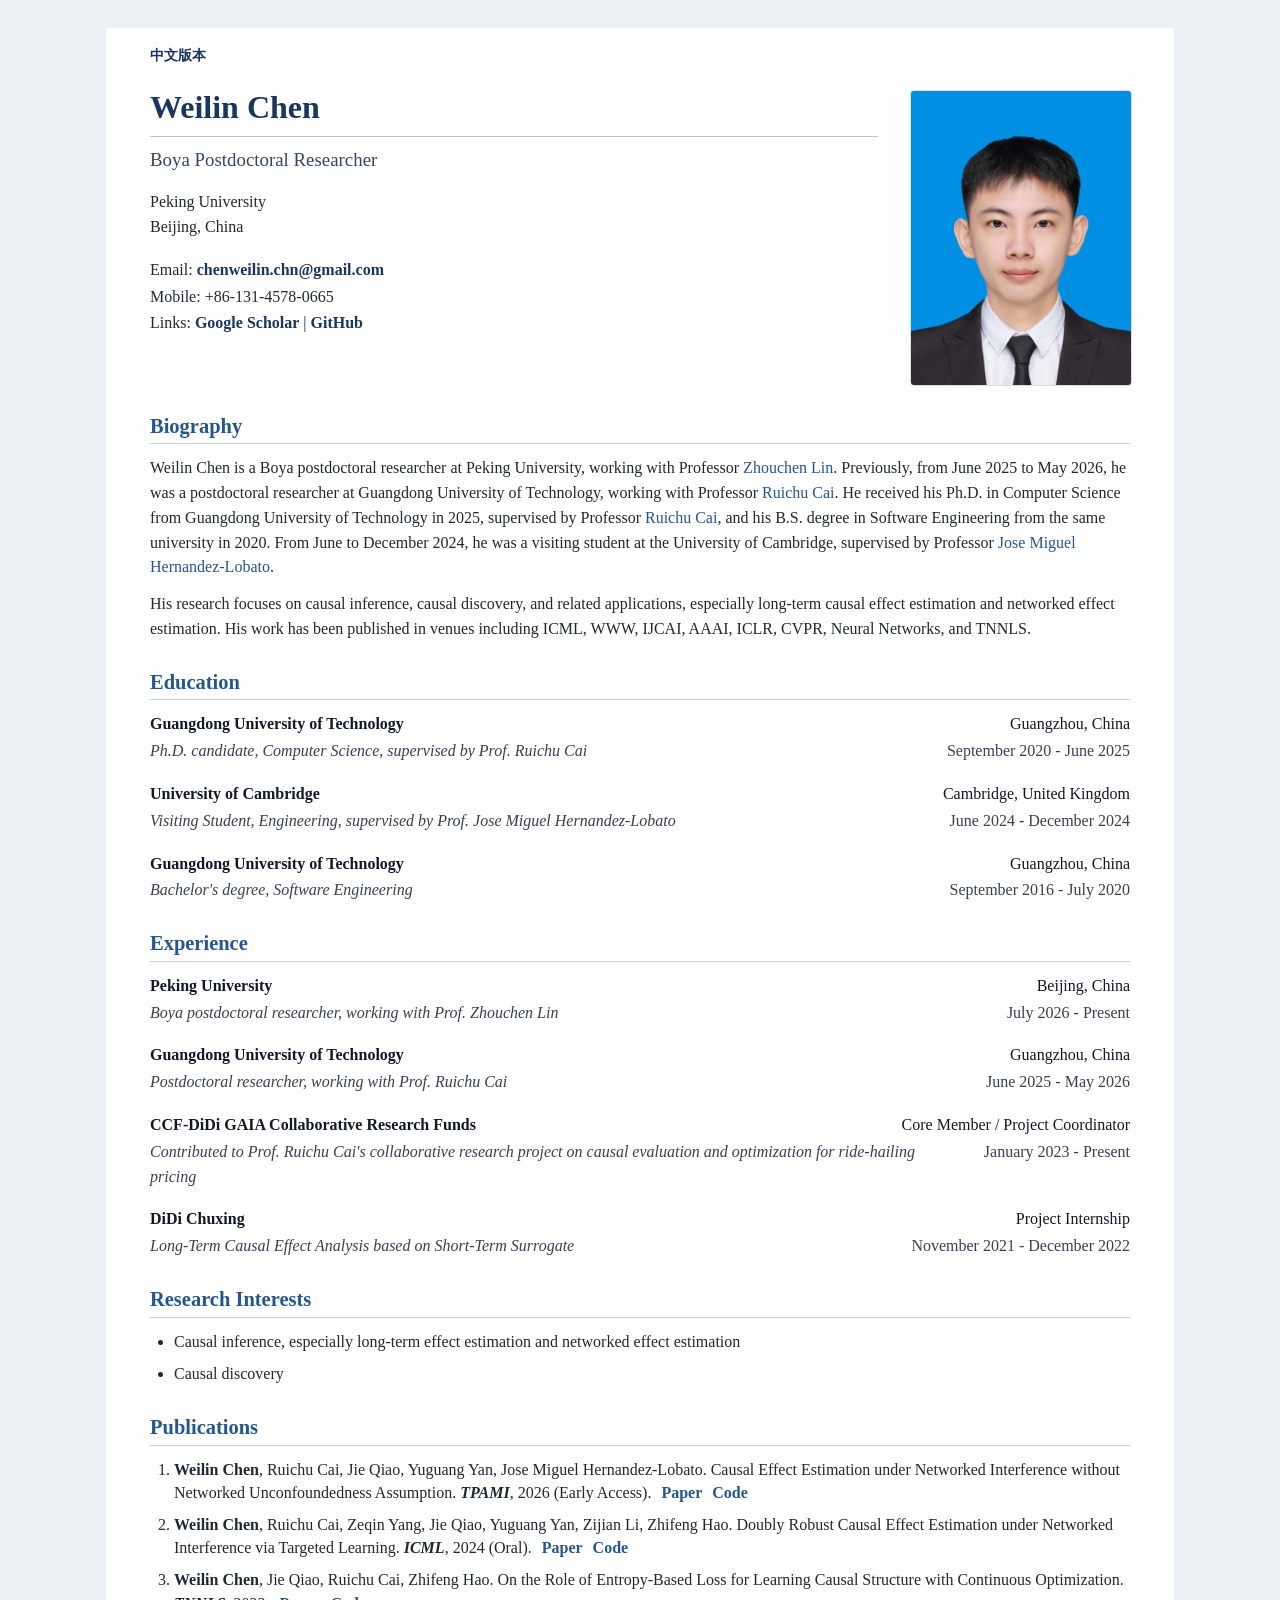
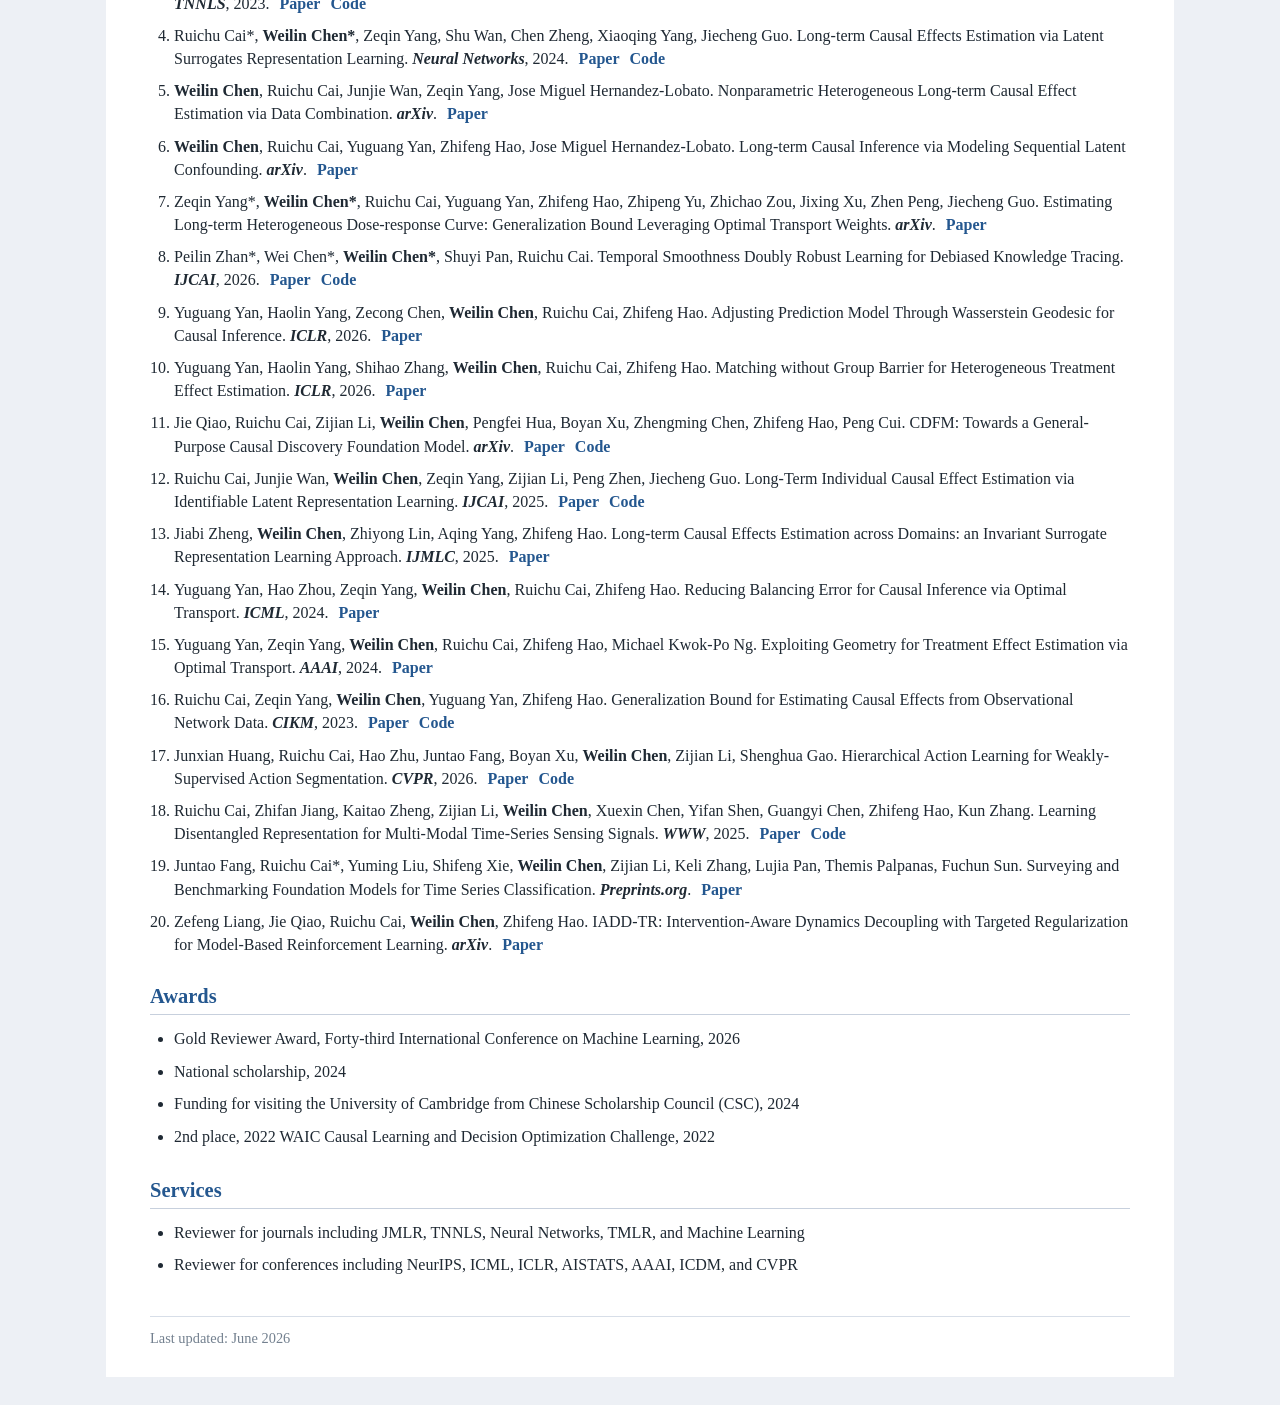
==== index.html @ 62d97024 "Update CaLaNet early access link" ====
<!DOCTYPE html>
<html lang="en">
<head>
  <meta charset="utf-8">
  <meta name="viewport" content="width=device-width, initial-scale=1">
  <meta name="description" content="Weilin Chen - Boya postdoctoral researcher at Peking University. Research in causal inference, causal discovery, and long-term causal effect estimation.">
  <meta name="keywords" content="Weilin Chen, causal inference, causal discovery, long-term causal effect estimation, networked interference, Peking University, Guangdong University of Technology, Google Scholar">
  <link rel="stylesheet" href="css/jemdoc.css" type="text/css">
  <link rel="icon" href="images/pku_favicon.ico?v=20260708" type="image/x-icon">
  <title>Weilin Chen - Homepage</title>
  <script type="application/ld+json">
  {
    "@context": "https://schema.org",
    "@type": "Person",
    "name": "Weilin Chen",
    "jobTitle": "Boya Postdoctoral Researcher",
    "affiliation": {
      "@type": "CollegeOrUniversity",
      "name": "Peking University"
    },
    "url": "https://weilinchen507.github.io/",
    "email": "mailto:chenweilin.chn@gmail.com",
    "sameAs": [
      "https://github.com/WeilinChen507",
      "https://scholar.google.com/citations?user=KVvl1vgAAAAJ&hl=en"
    ]
  }
  </script>
</head>
<body>
  <main id="layout-content">
    <nav class="language-switch" aria-label="Language">
      <a href="zh-cn/">中文版本</a>
    </nav>
    <section class="profile">
      <div class="profile-copy">
        <div id="toptitle">
          <h1>Weilin Chen</h1>
        </div>
        <p class="role">Boya Postdoctoral Researcher</p>
        <p>
          Peking University<br>
          Beijing, China
        </p>
        <div class="contact-lines">
          <div>Email: <a href="mailto:chenweilin.chn@gmail.com">chenweilin.chn@gmail.com</a></div>
          <div>Mobile: +86-131-4578-0665</div>
          <div>Links: <a href="https://scholar.google.com/citations?user=KVvl1vgAAAAJ&amp;hl=en">Google Scholar</a> | <a href="https://github.com/WeilinChen507">GitHub</a></div>
        </div>
      </div>
      <img class="portrait" src="images/weilin_chen.jpg" alt="Portrait of Weilin Chen">
    </section>

    <h2>Biography</h2>
    <p>
      Weilin Chen is a Boya postdoctoral researcher at Peking University, working with Professor <a href="https://scholar.google.com/citations?hl=en&amp;user=TanjFwoAAAAJ">Zhouchen Lin</a>. Previously, from June 2025 to May 2026, he was a postdoctoral researcher at Guangdong University of Technology, working with Professor <a href="https://scholar.google.com/citations?hl=en&amp;user=gG4HJ4UAAAAJ">Ruichu Cai</a>. He received his Ph.D. in Computer Science from Guangdong University of Technology in 2025, supervised by Professor <a href="https://scholar.google.com/citations?hl=en&amp;user=gG4HJ4UAAAAJ">Ruichu Cai</a>, and his B.S. degree in Software Engineering from the same university in 2020. From June to December 2024, he was a visiting student at the University of Cambridge, supervised by Professor <a href="https://scholar.google.com/citations?user=BEBccCQAAAAJ&amp;hl=zh-CN">Jose Miguel Hernandez-Lobato</a>.
    </p>
    <p>
      His research focuses on causal inference, causal discovery, and related applications, especially long-term causal effect estimation and networked effect estimation. His work has been published in venues including ICML, WWW, IJCAI, AAAI, ICLR, CVPR, Neural Networks, and TNNLS.
    </p>

    <h2>Education</h2>
    <ul class="timeline">
      <li>
        <div class="entry-heading"><strong>Guangdong University of Technology</strong><span>Guangzhou, China</span></div>
        <div class="entry-detail"><em>Ph.D. candidate, Computer Science, supervised by Prof. Ruichu Cai</em><span>September 2020 - June 2025</span></div>
      </li>
      <li>
        <div class="entry-heading"><strong>University of Cambridge</strong><span>Cambridge, United Kingdom</span></div>
        <div class="entry-detail"><em>Visiting Student, Engineering, supervised by Prof. Jose Miguel Hernandez-Lobato</em><span>June 2024 - December 2024</span></div>
      </li>
      <li>
        <div class="entry-heading"><strong>Guangdong University of Technology</strong><span>Guangzhou, China</span></div>
        <div class="entry-detail"><em>Bachelor's degree, Software Engineering</em><span>September 2016 - July 2020</span></div>
      </li>
    </ul>
    <h2>Experience</h2>
    <ul class="timeline">
      <li>
        <div class="entry-heading"><strong>Peking University</strong><span>Beijing, China</span></div>
        <div class="entry-detail"><em>Boya postdoctoral researcher, working with Prof. Zhouchen Lin</em><span>July 2026 - Present</span></div>
      </li>
      <li>
        <div class="entry-heading"><strong>Guangdong University of Technology</strong><span>Guangzhou, China</span></div>
        <div class="entry-detail"><em>Postdoctoral researcher, working with Prof. Ruichu Cai</em><span>June 2025 - May 2026</span></div>
      </li>
      <li>
        <div class="entry-heading"><strong>CCF-DiDi GAIA Collaborative Research Funds</strong><span>Core Member / Project Coordinator</span></div>
        <div class="entry-detail"><em>Contributed to Prof. Ruichu Cai's collaborative research project on causal evaluation and optimization for ride-hailing pricing</em><span>January 2023 - Present</span></div>
      </li>
      <li>
        <div class="entry-heading"><strong>DiDi Chuxing</strong><span>Project Internship</span></div>
        <div class="entry-detail"><em>Long-Term Causal Effect Analysis based on Short-Term Surrogate</em><span>November 2021 - December 2022</span></div>
      </li>
    </ul>

    <h2>Research Interests</h2>
    <ul>
      <li>Causal inference, especially long-term effect estimation and networked effect estimation</li>
      <li>Causal discovery</li>
    </ul>

    <h2>Publications</h2>
    <ol class="publications">
      <li><strong>Weilin Chen</strong>, Ruichu Cai, Jie Qiao, Yuguang Yan, Jose Miguel Hernandez-Lobato. Causal Effect Estimation under Networked Interference without Networked Unconfoundedness Assumption. <em><strong>TPAMI</strong></em>, 2026 (Early Access). <span class="pub-links"><a href="https://ieeexplore.ieee.org/document/11727078">Paper</a> <a href="https://github.com/WeilinChen507/CaLaNet">Code</a></span></li>
      <li><strong>Weilin Chen</strong>, Ruichu Cai, Zeqin Yang, Jie Qiao, Yuguang Yan, Zijian Li, Zhifeng Hao. Doubly Robust Causal Effect Estimation under Networked Interference via Targeted Learning. <em><strong>ICML</strong></em>, 2024 (Oral). <span class="pub-links"><a href="https://proceedings.mlr.press/v235/chen24c.html">Paper</a> <a href="https://github.com/WeilinChen507/targeted_interference">Code</a></span></li>
      <li><strong>Weilin Chen</strong>, Jie Qiao, Ruichu Cai, Zhifeng Hao. On the Role of Entropy-Based Loss for Learning Causal Structure with Continuous Optimization. <em><strong>TNNLS</strong></em>, 2023. <span class="pub-links"><a href="https://doi.org/10.1109/TNNLS.2023.3327357">Paper</a> <a href="https://github.com/DMIRLAB-Group/CausalDiscoveryBasedOnEntropy">Code</a></span></li>
      <li>Ruichu Cai*, <strong>Weilin Chen*</strong>, Zeqin Yang, Shu Wan, Chen Zheng, Xiaoqing Yang, Jiecheng Guo. Long-term Causal Effects Estimation via Latent Surrogates Representation Learning. <em><strong>Neural Networks</strong></em>, 2024. <span class="pub-links"><a href="https://www.sciencedirect.com/science/article/abs/pii/S0893608024002600">Paper</a> <a href="https://github.com/WeilinChen507/LASER">Code</a></span></li>
      <li><strong>Weilin Chen</strong>, Ruichu Cai, Junjie Wan, Zeqin Yang, Jose Miguel Hernandez-Lobato. Nonparametric Heterogeneous Long-term Causal Effect Estimation via Data Combination. <em><strong>arXiv</strong></em>. <span class="pub-links"><a href="https://arxiv.org/abs/2502.18960">Paper</a></span></li>
      <li><strong>Weilin Chen</strong>, Ruichu Cai, Yuguang Yan, Zhifeng Hao, Jose Miguel Hernandez-Lobato. Long-term Causal Inference via Modeling Sequential Latent Confounding. <em><strong>arXiv</strong></em>. <span class="pub-links"><a href="https://arxiv.org/abs/2502.18994">Paper</a></span></li>
      <li>Zeqin Yang*, <strong>Weilin Chen*</strong>, Ruichu Cai, Yuguang Yan, Zhifeng Hao, Zhipeng Yu, Zhichao Zou, Jixing Xu, Zhen Peng, Jiecheng Guo. Estimating Long-term Heterogeneous Dose-response Curve: Generalization Bound Leveraging Optimal Transport Weights. <em><strong>arXiv</strong></em>. <span class="pub-links"><a href="https://arxiv.org/abs/2406.19195">Paper</a></span></li>
      <li>Peilin Zhan*, Wei Chen*, <strong>Weilin Chen*</strong>, Shuyi Pan, Ruichu Cai. Temporal Smoothness Doubly Robust Learning for Debiased Knowledge Tracing. <em><strong>IJCAI</strong></em>, 2026. <span class="pub-links"><a href="https://arxiv.org/abs/2605.05958">Paper</a> <a href="https://github.com/DMIRLAB-Group/TSDR">Code</a></span></li>
      <li>Yuguang Yan, Haolin Yang, Zecong Chen, <strong>Weilin Chen</strong>, Ruichu Cai, Zhifeng Hao. Adjusting Prediction Model Through Wasserstein Geodesic for Causal Inference. <em><strong>ICLR</strong></em>, 2026. <span class="pub-links"><a href="https://scholar.google.com/citations?view_op=view_citation&amp;hl=en&amp;user=KVvl1vgAAAAJ&amp;pagesize=100&amp;citation_for_view=KVvl1vgAAAAJ:O3NaXMp0MMsC">Paper</a></span></li>
      <li>Yuguang Yan, Haolin Yang, Shihao Zhang, <strong>Weilin Chen</strong>, Ruichu Cai, Zhifeng Hao. Matching without Group Barrier for Heterogeneous Treatment Effect Estimation. <em><strong>ICLR</strong></em>, 2026. <span class="pub-links"><a href="https://scholar.google.com/citations?view_op=view_citation&amp;hl=en&amp;user=KVvl1vgAAAAJ&amp;pagesize=100&amp;citation_for_view=KVvl1vgAAAAJ:YFjsv_pBGBYC">Paper</a></span></li>
      <li>Jie Qiao, Ruichu Cai, Zijian Li, <strong>Weilin Chen</strong>, Pengfei Hua, Boyan Xu, Zhengming Chen, Zhifeng Hao, Peng Cui. CDFM: Towards a General-Purpose Causal Discovery Foundation Model. <em><strong>arXiv</strong></em>. <span class="pub-links"><a href="https://arxiv.org/abs/2607.11508">Paper</a> <a href="https://github.com/DMIRLAB-Group/CDFM">Code</a></span></li>
      <li>Ruichu Cai, Junjie Wan, <strong>Weilin Chen</strong>, Zeqin Yang, Zijian Li, Peng Zhen, Jiecheng Guo. Long-Term Individual Causal Effect Estimation via Identifiable Latent Representation Learning. <em><strong>IJCAI</strong></em>, 2025. <span class="pub-links"><a href="https://doi.org/10.24963/ijcai.2025/533">Paper</a> <a href="https://github.com/DMIRLAB/ICEVAE">Code</a></span></li>
      <li>Jiabi Zheng, <strong>Weilin Chen</strong>, Zhiyong Lin, Aqing Yang, Zhifeng Hao. Long-term Causal Effects Estimation across Domains: an Invariant Surrogate Representation Learning Approach. <em><strong>IJMLC</strong></em>, 2025. <span class="pub-links"><a href="https://doi.org/10.1007/s13042-025-02528-w">Paper</a></span></li>
      <li>Yuguang Yan, Hao Zhou, Zeqin Yang, <strong>Weilin Chen</strong>, Ruichu Cai, Zhifeng Hao. Reducing Balancing Error for Causal Inference via Optimal Transport. <em><strong>ICML</strong></em>, 2024. <span class="pub-links"><a href="https://scholar.google.com/citations?view_op=view_citation&amp;hl=en&amp;user=KVvl1vgAAAAJ&amp;pagesize=100&amp;citation_for_view=KVvl1vgAAAAJ:maZDTaKrznsC">Paper</a></span></li>
      <li>Yuguang Yan, Zeqin Yang, <strong>Weilin Chen</strong>, Ruichu Cai, Zhifeng Hao, Michael Kwok-Po Ng. Exploiting Geometry for Treatment Effect Estimation via Optimal Transport. <em><strong>AAAI</strong></em>, 2024. <span class="pub-links"><a href="https://doi.org/10.1609/aaai.v38i15.29564">Paper</a></span></li>
      <li>Ruichu Cai, Zeqin Yang, <strong>Weilin Chen</strong>, Yuguang Yan, Zhifeng Hao. Generalization Bound for Estimating Causal Effects from Observational Network Data. <em><strong>CIKM</strong></em>, 2023. <span class="pub-links"><a href="https://doi.org/10.1145/3583780.3614892">Paper</a> <a href="https://github.com/DMIRLAB-Group/RRNet">Code</a></span></li>
      <li>Junxian Huang, Ruichu Cai, Hao Zhu, Juntao Fang, Boyan Xu, <strong>Weilin Chen</strong>, Zijian Li, Shenghua Gao. Hierarchical Action Learning for Weakly-Supervised Action Segmentation. <em><strong>CVPR</strong></em>, 2026. <span class="pub-links"><a href="https://arxiv.org/abs/2602.24275">Paper</a> <a href="https://github.com/DMIRLAB-Group/HAL">Code</a></span></li>
      <li>Ruichu Cai, Zhifan Jiang, Kaitao Zheng, Zijian Li, <strong>Weilin Chen</strong>, Xuexin Chen, Yifan Shen, Guangyi Chen, Zhifeng Hao, Kun Zhang. Learning Disentangled Representation for Multi-Modal Time-Series Sensing Signals. <em><strong>WWW</strong></em>, 2025. <span class="pub-links"><a href="https://doi.org/10.1145/3696410.3714931">Paper</a> <a href="https://github.com/DMIRLAB-Group/MATE">Code</a></span></li>
      <li>Juntao Fang, Ruichu Cai*, Yuming Liu, Shifeng Xie, <strong>Weilin Chen</strong>, Zijian Li, Keli Zhang, Lujia Pan, Themis Palpanas, Fuchun Sun. Surveying and Benchmarking Foundation Models for Time Series Classification. <em><strong>Preprints.org</strong></em>. <span class="pub-links"><a href="https://www.preprints.org/manuscript/202609.2097">Paper</a></span></li>
      <li>Zefeng Liang, Jie Qiao, Ruichu Cai, <strong>Weilin Chen</strong>, Zhifeng Hao. IADD-TR: Intervention-Aware Dynamics Decoupling with Targeted Regularization for Model-Based Reinforcement Learning. <em><strong>arXiv</strong></em>. <span class="pub-links"><a href="https://arxiv.org/abs/2608.10634">Paper</a></span></li>
    </ol>


    <h2>Awards</h2>
    <ul>
      <li>Gold Reviewer Award, Forty-third International Conference on Machine Learning, 2026</li>
      <li>National scholarship, 2024</li>
      <li>Funding for visiting the University of Cambridge from Chinese Scholarship Council (CSC), 2024</li>
      <li>2nd place, 2022 WAIC Causal Learning and Decision Optimization Challenge, 2022</li>
    </ul>

    <h2>Services</h2>
    <ul>
      <li>Reviewer for journals including JMLR, TNNLS, Neural Networks, TMLR, and Machine Learning</li>
      <li>Reviewer for conferences including NeurIPS, ICML, ICLR, AISTATS, AAAI, ICDM, and CVPR</li>
    </ul>

    <div id="footer">
      <div id="footer-text">Last updated: June 2026</div>
    </div>
  </main>
</body>
</html>
---- css/jemdoc.css ----
html {
  background: #edf0f5;
}

body {
  max-width: 980px;
  margin: 28px auto;
  padding: 0 44px 28px;
  background: #ffffff;
  color: #1f2933;
  font-family: Georgia, "Times New Roman", serif;
  font-size: 16px;
  line-height: 1.55;
}

#layout-content {
  padding: 16px 0 0;
}

.language-switch {
  margin: 0 0 14px;
  font-family: Arial, Helvetica, sans-serif;
  font-size: 0.9rem;
}

.language-switch a {
  color: #17375e;
  font-weight: bold;
}

a {
  color: #24578f;
  text-decoration: none;
}

a:hover {
  border-bottom: 1px dotted #24578f;
}

.profile {
  display: grid;
  grid-template-columns: minmax(0, 1fr) 220px;
  gap: 32px;
  align-items: start;
  padding-top: 10px;
}

#toptitle h1 {
  margin: 0 0 8px;
  padding: 0 0 10px;
  border-bottom: 1px solid #b8c2d0;
  color: #17375e;
  font-size: 2rem;
  line-height: 1.1;
}

.role {
  margin: 0 0 16px;
  color: #344861;
  font-size: 1.18rem;
}

.contact-lines {
  margin-top: 18px;
  line-height: 1.65;
}

.contact-lines a {
  color: #17375e;
  font-weight: bold;
  margin-right: 0;
}

.portrait {
  width: 220px;
  max-width: 100%;
  border-radius: 4px;
  border: 1px solid #d7dee8;
}

h2 {
  margin: 28px 0 12px;
  padding-bottom: 5px;
  border-bottom: 1px solid #c7d0dd;
  color: #24578f;
  font-size: 1.28rem;
  line-height: 1.2;
}

p {
  margin: 0 0 12px;
}

ul,
ol {
  margin-top: 6px;
  padding-left: 24px;
}

li {
  margin: 8px 0;
}

.timeline {
  padding-left: 0;
  list-style: none;
}

.timeline li {
  margin: 12px 0 18px;
}

.entry-heading,
.entry-detail {
  display: flex;
  justify-content: space-between;
  gap: 24px;
  align-items: baseline;
}

.entry-heading {
  color: #111827;
  font-size: 1rem;
}

.entry-heading span,
.entry-detail span {
  flex: 0 0 auto;
  text-align: right;
}

.entry-detail {
  color: #374151;
  margin-top: 2px;
}

.pub-note {
  margin-top: -4px;
  color: #52606d;
  font-size: 0.95rem;
}

.publications {
  padding-left: 24px;
}

.publications li {
  margin: 9px 0;
  line-height: 1.45;
}

.pub-links {
  white-space: nowrap;
}

.pub-links a {
  margin-left: 6px;
  font-weight: 600;
}

#footer {
  margin-top: 38px;
  padding-top: 10px;
  border-top: 1px solid #d7dee8;
  color: #73808f;
  font-size: 0.9rem;
}

img {
  border: none;
}

@media (max-width: 720px) {
  body {
    margin: 0;
    padding: 20px 22px 28px;
  }

  .profile {
    grid-template-columns: 1fr;
  }

  .portrait {
    width: 180px;
  }

  .entry-heading,
  .entry-detail {
    display: block;
  }

  .entry-heading span,
  .entry-detail span {
    display: block;
    text-align: left;
  }
}
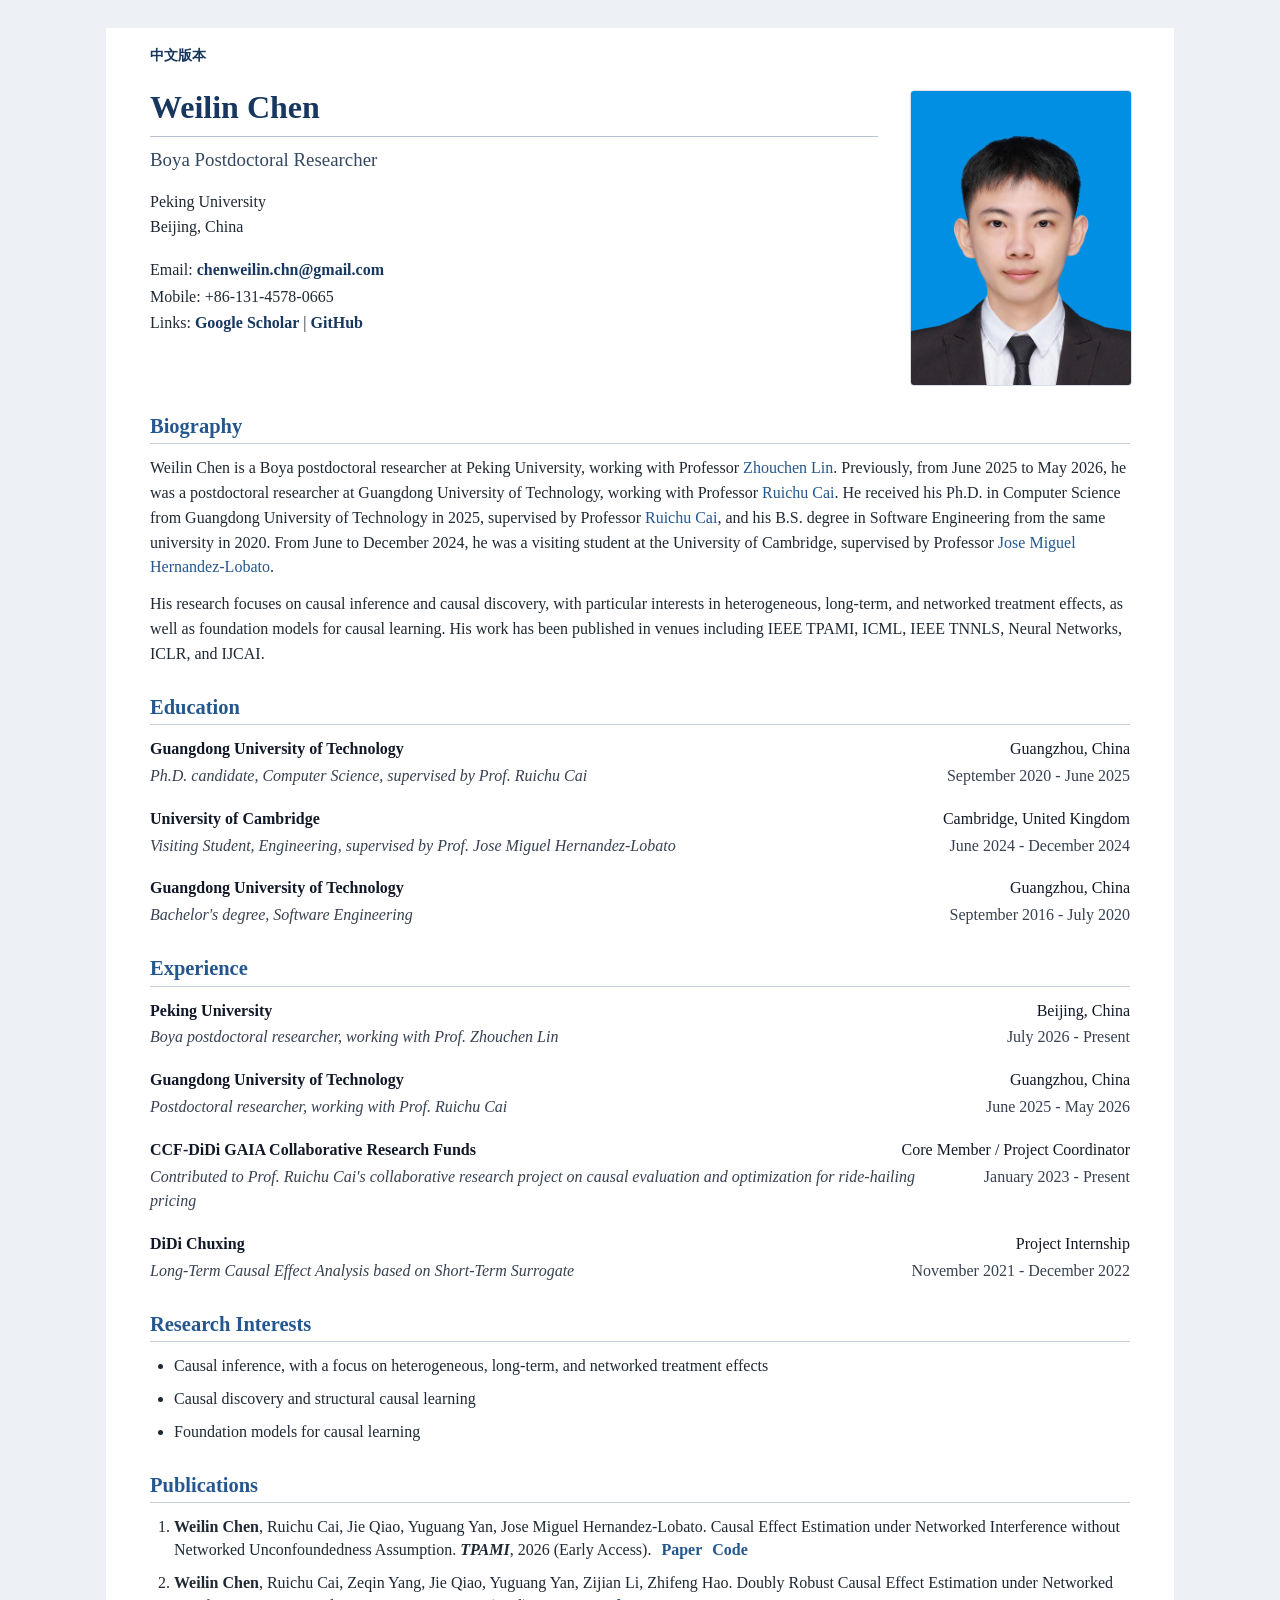
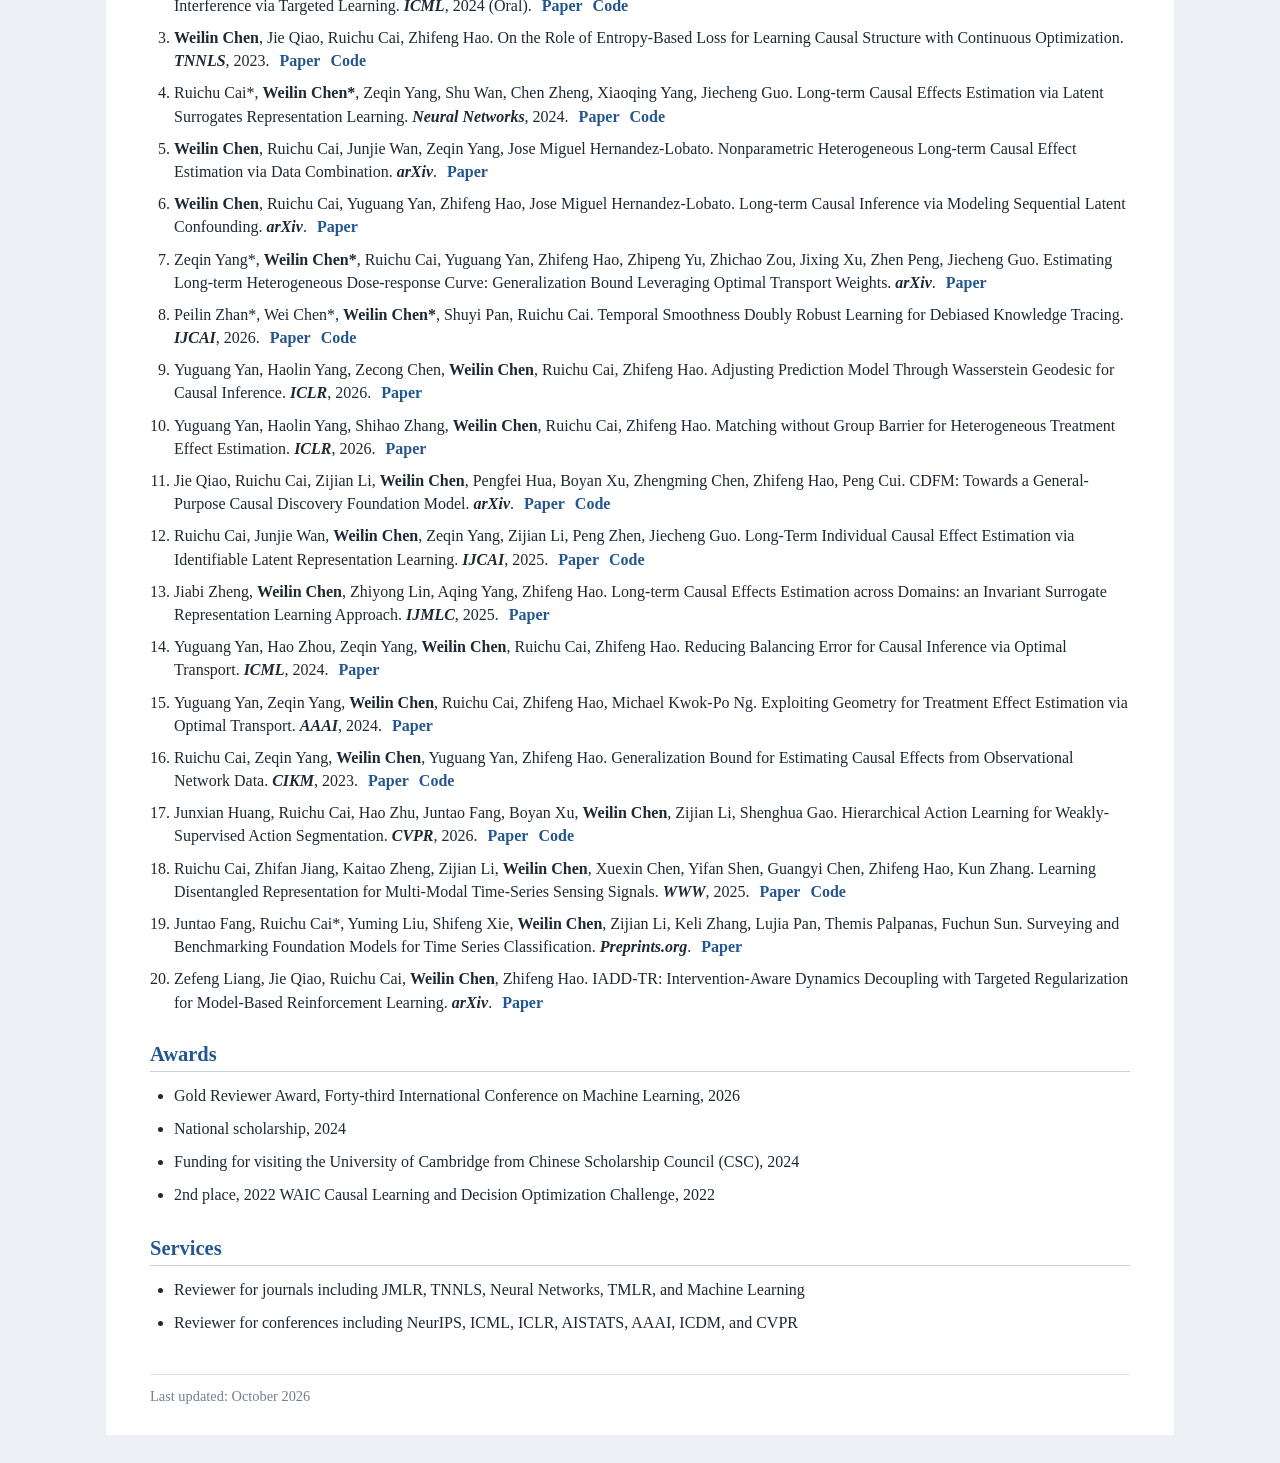
==== commit c7f71de5: "Refresh research interests and biography" ====
--- a/index.html
+++ b/index.html
@@ -56,7 +56,7 @@
       Weilin Chen is a Boya postdoctoral researcher at Peking University, working with Professor <a href="https://scholar.google.com/citations?hl=en&amp;user=TanjFwoAAAAJ">Zhouchen Lin</a>. Previously, from June 2025 to May 2026, he was a postdoctoral researcher at Guangdong University of Technology, working with Professor <a href="https://scholar.google.com/citations?hl=en&amp;user=gG4HJ4UAAAAJ">Ruichu Cai</a>. He received his Ph.D. in Computer Science from Guangdong University of Technology in 2025, supervised by Professor <a href="https://scholar.google.com/citations?hl=en&amp;user=gG4HJ4UAAAAJ">Ruichu Cai</a>, and his B.S. degree in Software Engineering from the same university in 2020. From June to December 2024, he was a visiting student at the University of Cambridge, supervised by Professor <a href="https://scholar.google.com/citations?user=BEBccCQAAAAJ&amp;hl=zh-CN">Jose Miguel Hernandez-Lobato</a>.
     </p>
     <p>
-      His research focuses on causal inference, causal discovery, and related applications, especially long-term causal effect estimation and networked effect estimation. His work has been published in venues including ICML, WWW, IJCAI, AAAI, ICLR, CVPR, Neural Networks, and TNNLS.
+      His research focuses on causal inference and causal discovery, with particular interests in heterogeneous, long-term, and networked treatment effects, as well as foundation models for causal learning. His work has been published in venues including IEEE TPAMI, ICML, IEEE TNNLS, Neural Networks, ICLR, and IJCAI.
     </p>
 
     <h2>Education</h2>
@@ -96,8 +96,9 @@
 
     <h2>Research Interests</h2>
     <ul>
-      <li>Causal inference, especially long-term effect estimation and networked effect estimation</li>
-      <li>Causal discovery</li>
+      <li>Causal inference, with a focus on heterogeneous, long-term, and networked treatment effects</li>
+      <li>Causal discovery and structural causal learning</li>
+      <li>Foundation models for causal learning</li>
     </ul>
 
     <h2>Publications</h2>
@@ -109,7 +110,7 @@
       <li><strong>Weilin Chen</strong>, Ruichu Cai, Junjie Wan, Zeqin Yang, Jose Miguel Hernandez-Lobato. Nonparametric Heterogeneous Long-term Causal Effect Estimation via Data Combination. <em><strong>arXiv</strong></em>. <span class="pub-links"><a href="https://arxiv.org/abs/2502.18960">Paper</a></span></li>
       <li><strong>Weilin Chen</strong>, Ruichu Cai, Yuguang Yan, Zhifeng Hao, Jose Miguel Hernandez-Lobato. Long-term Causal Inference via Modeling Sequential Latent Confounding. <em><strong>arXiv</strong></em>. <span class="pub-links"><a href="https://arxiv.org/abs/2502.18994">Paper</a></span></li>
       <li>Zeqin Yang*, <strong>Weilin Chen*</strong>, Ruichu Cai, Yuguang Yan, Zhifeng Hao, Zhipeng Yu, Zhichao Zou, Jixing Xu, Zhen Peng, Jiecheng Guo. Estimating Long-term Heterogeneous Dose-response Curve: Generalization Bound Leveraging Optimal Transport Weights. <em><strong>arXiv</strong></em>. <span class="pub-links"><a href="https://arxiv.org/abs/2406.19195">Paper</a></span></li>
-      <li>Peilin Zhan*, Wei Chen*, <strong>Weilin Chen*</strong>, Shuyi Pan, Ruichu Cai. Temporal Smoothness Doubly Robust Learning for Debiased Knowledge Tracing. <em><strong>IJCAI</strong></em>, 2026. <span class="pub-links"><a href="https://arxiv.org/abs/2605.05958">Paper</a> <a href="https://github.com/DMIRLAB-Group/TSDR">Code</a></span></li>
+      <li>Peilin Zhan*, Wei Chen*, <strong>Weilin Chen*</strong>, Shuyi Pan, Ruichu Cai. Temporal Smoothness Doubly Robust Learning for Debiased Knowledge Tracing. <em><strong>IJCAI</strong></em>, 2026. <span class="pub-links"><a href="https://www.ijcai.org/proceedings/2026/415">Paper</a> <a href="https://github.com/DMIRLAB-Group/TSDR">Code</a></span></li>
       <li>Yuguang Yan, Haolin Yang, Zecong Chen, <strong>Weilin Chen</strong>, Ruichu Cai, Zhifeng Hao. Adjusting Prediction Model Through Wasserstein Geodesic for Causal Inference. <em><strong>ICLR</strong></em>, 2026. <span class="pub-links"><a href="https://scholar.google.com/citations?view_op=view_citation&amp;hl=en&amp;user=KVvl1vgAAAAJ&amp;pagesize=100&amp;citation_for_view=KVvl1vgAAAAJ:O3NaXMp0MMsC">Paper</a></span></li>
       <li>Yuguang Yan, Haolin Yang, Shihao Zhang, <strong>Weilin Chen</strong>, Ruichu Cai, Zhifeng Hao. Matching without Group Barrier for Heterogeneous Treatment Effect Estimation. <em><strong>ICLR</strong></em>, 2026. <span class="pub-links"><a href="https://scholar.google.com/citations?view_op=view_citation&amp;hl=en&amp;user=KVvl1vgAAAAJ&amp;pagesize=100&amp;citation_for_view=KVvl1vgAAAAJ:YFjsv_pBGBYC">Paper</a></span></li>
       <li>Jie Qiao, Ruichu Cai, Zijian Li, <strong>Weilin Chen</strong>, Pengfei Hua, Boyan Xu, Zhengming Chen, Zhifeng Hao, Peng Cui. CDFM: Towards a General-Purpose Causal Discovery Foundation Model. <em><strong>arXiv</strong></em>. <span class="pub-links"><a href="https://arxiv.org/abs/2607.11508">Paper</a> <a href="https://github.com/DMIRLAB-Group/CDFM">Code</a></span></li>
@@ -140,7 +141,7 @@
     </ul>
 
     <div id="footer">
-      <div id="footer-text">Last updated: June 2026</div>
+      <div id="footer-text">Last updated: October 2026</div>
     </div>
   </main>
 </body>
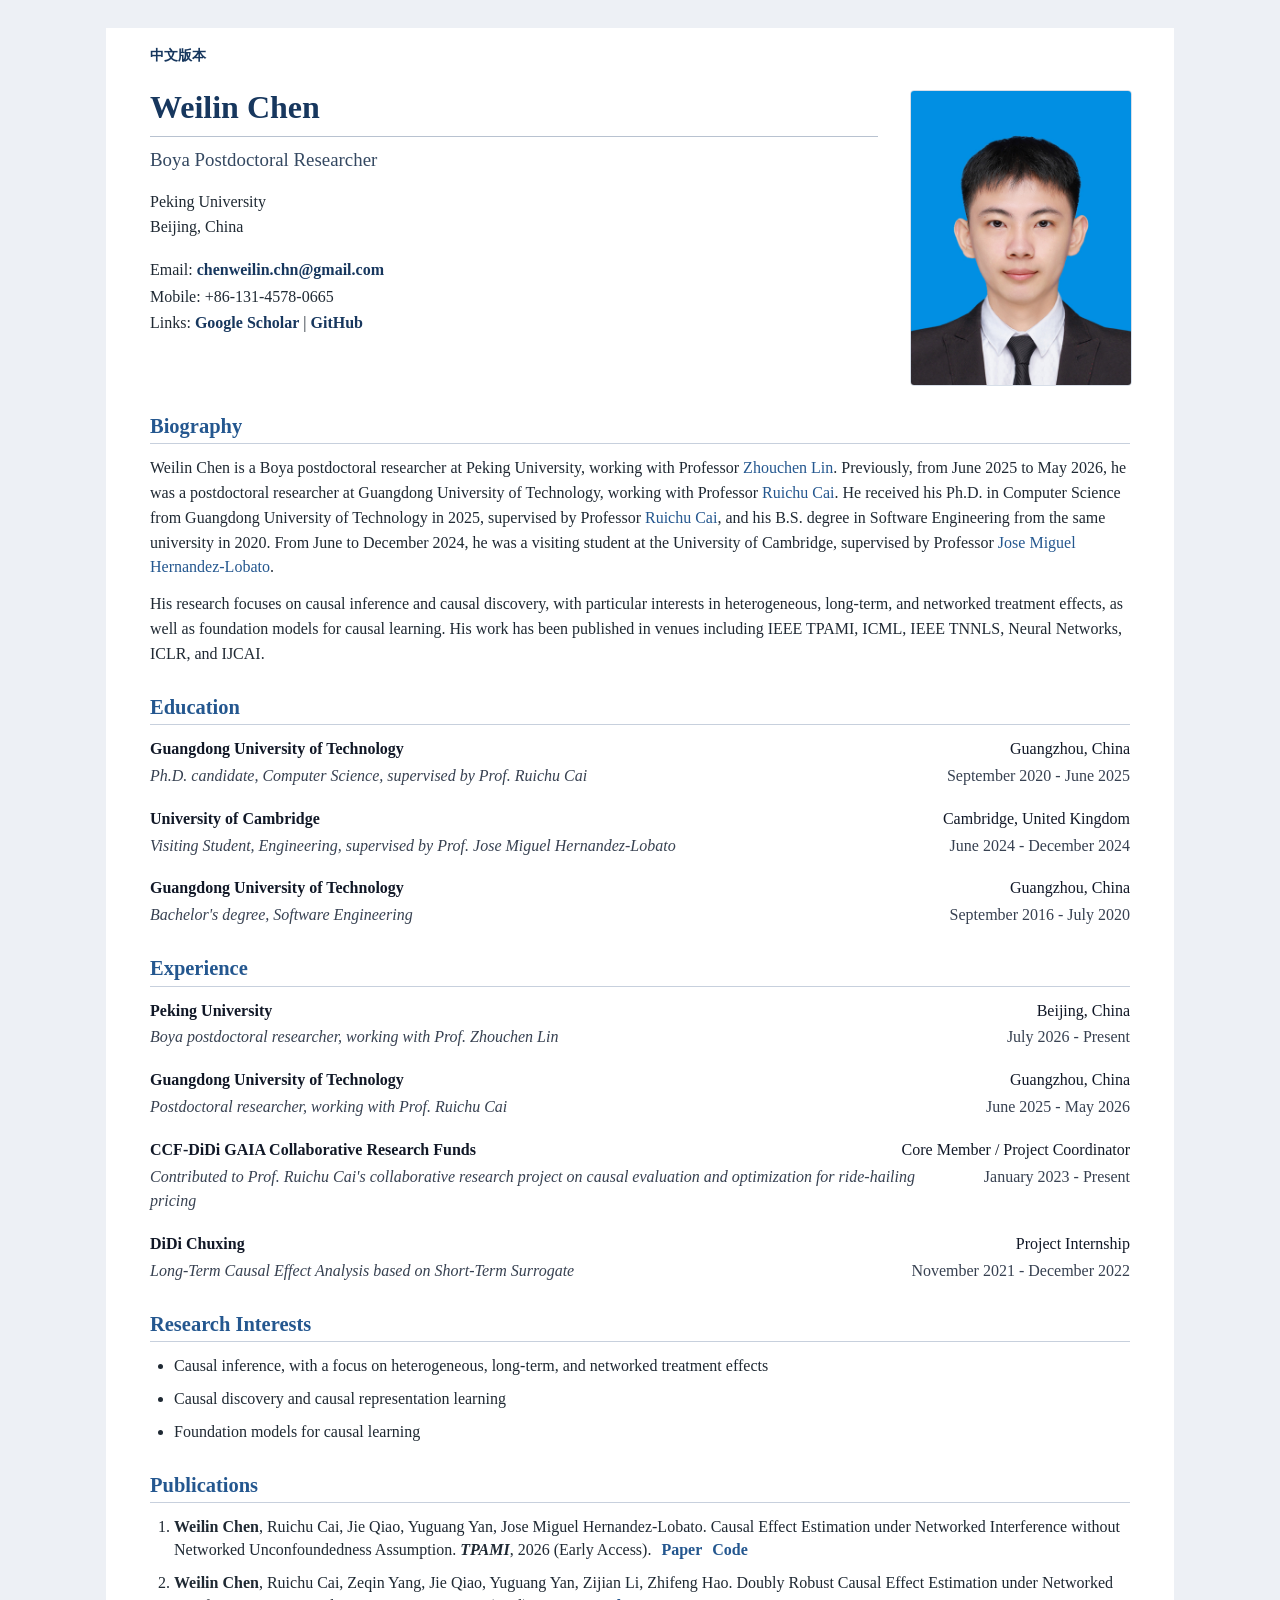
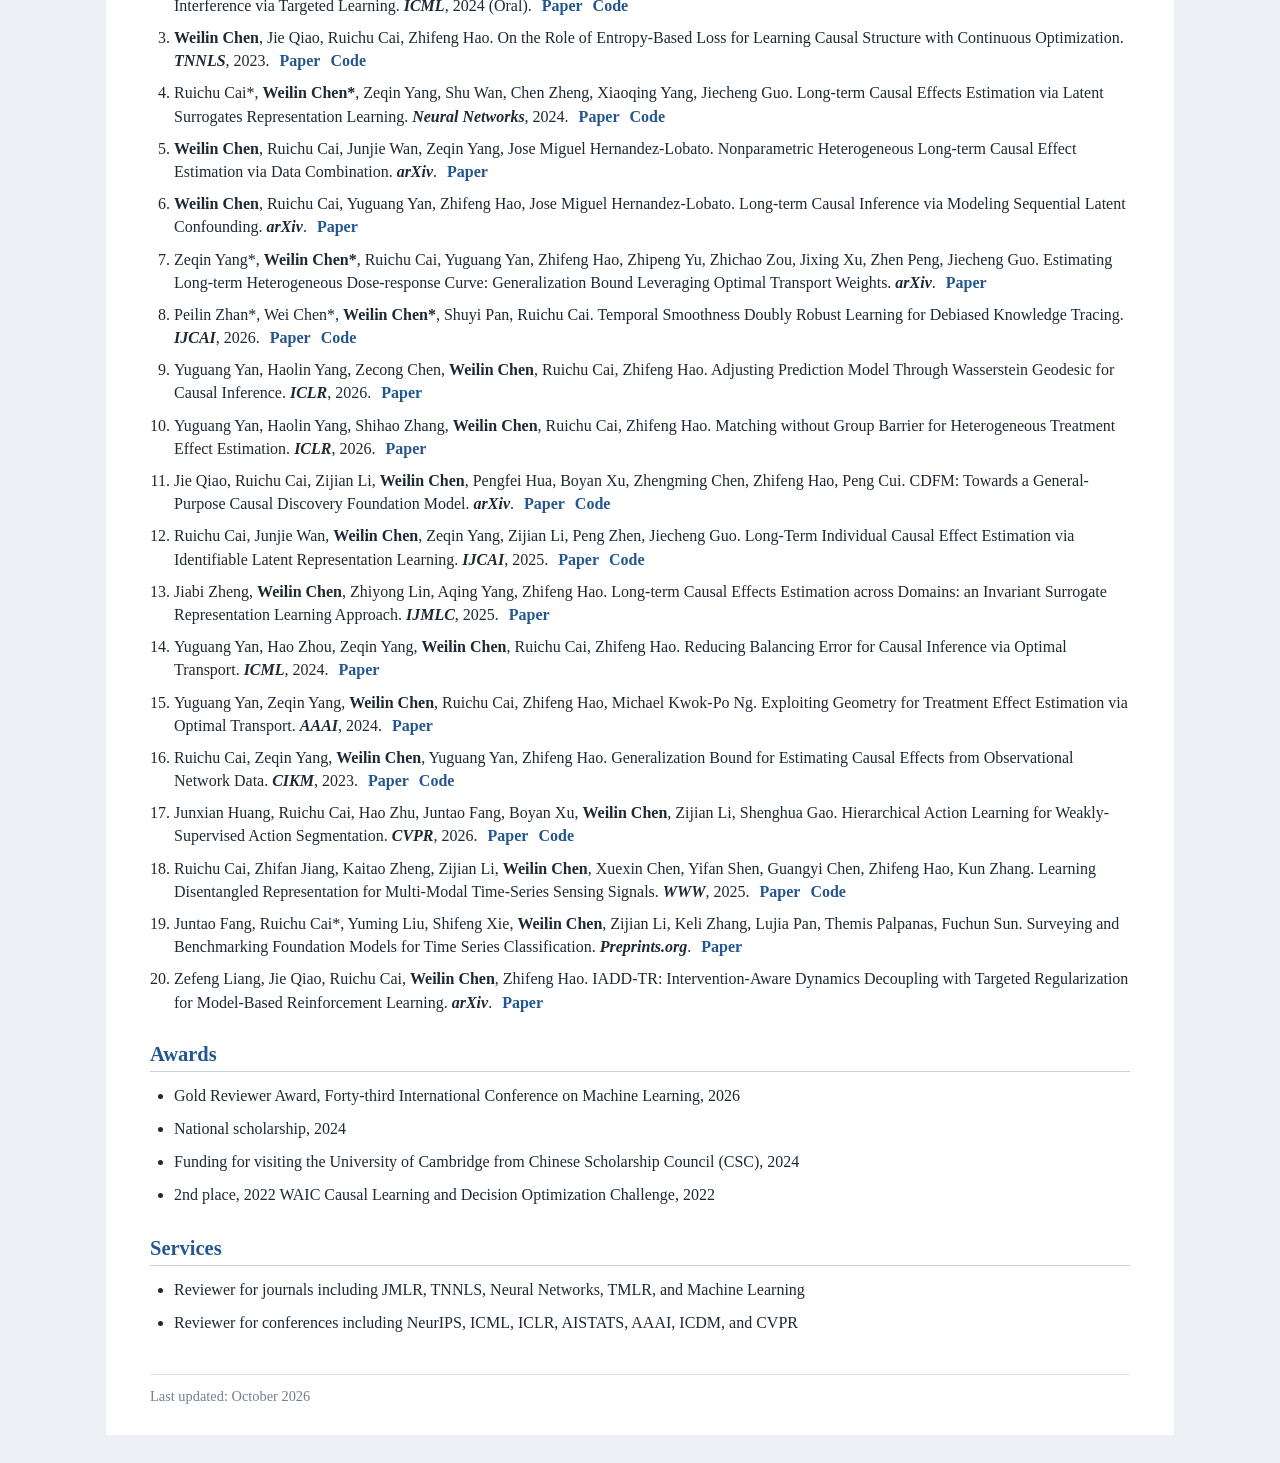
==== commit 897ed933: "Refine causal learning research interest" ====
--- a/index.html
+++ b/index.html
@@ -97,7 +97,7 @@
     <h2>Research Interests</h2>
     <ul>
       <li>Causal inference, with a focus on heterogeneous, long-term, and networked treatment effects</li>
-      <li>Causal discovery and structural causal learning</li>
+      <li>Causal discovery and causal representation learning</li>
       <li>Foundation models for causal learning</li>
     </ul>
 
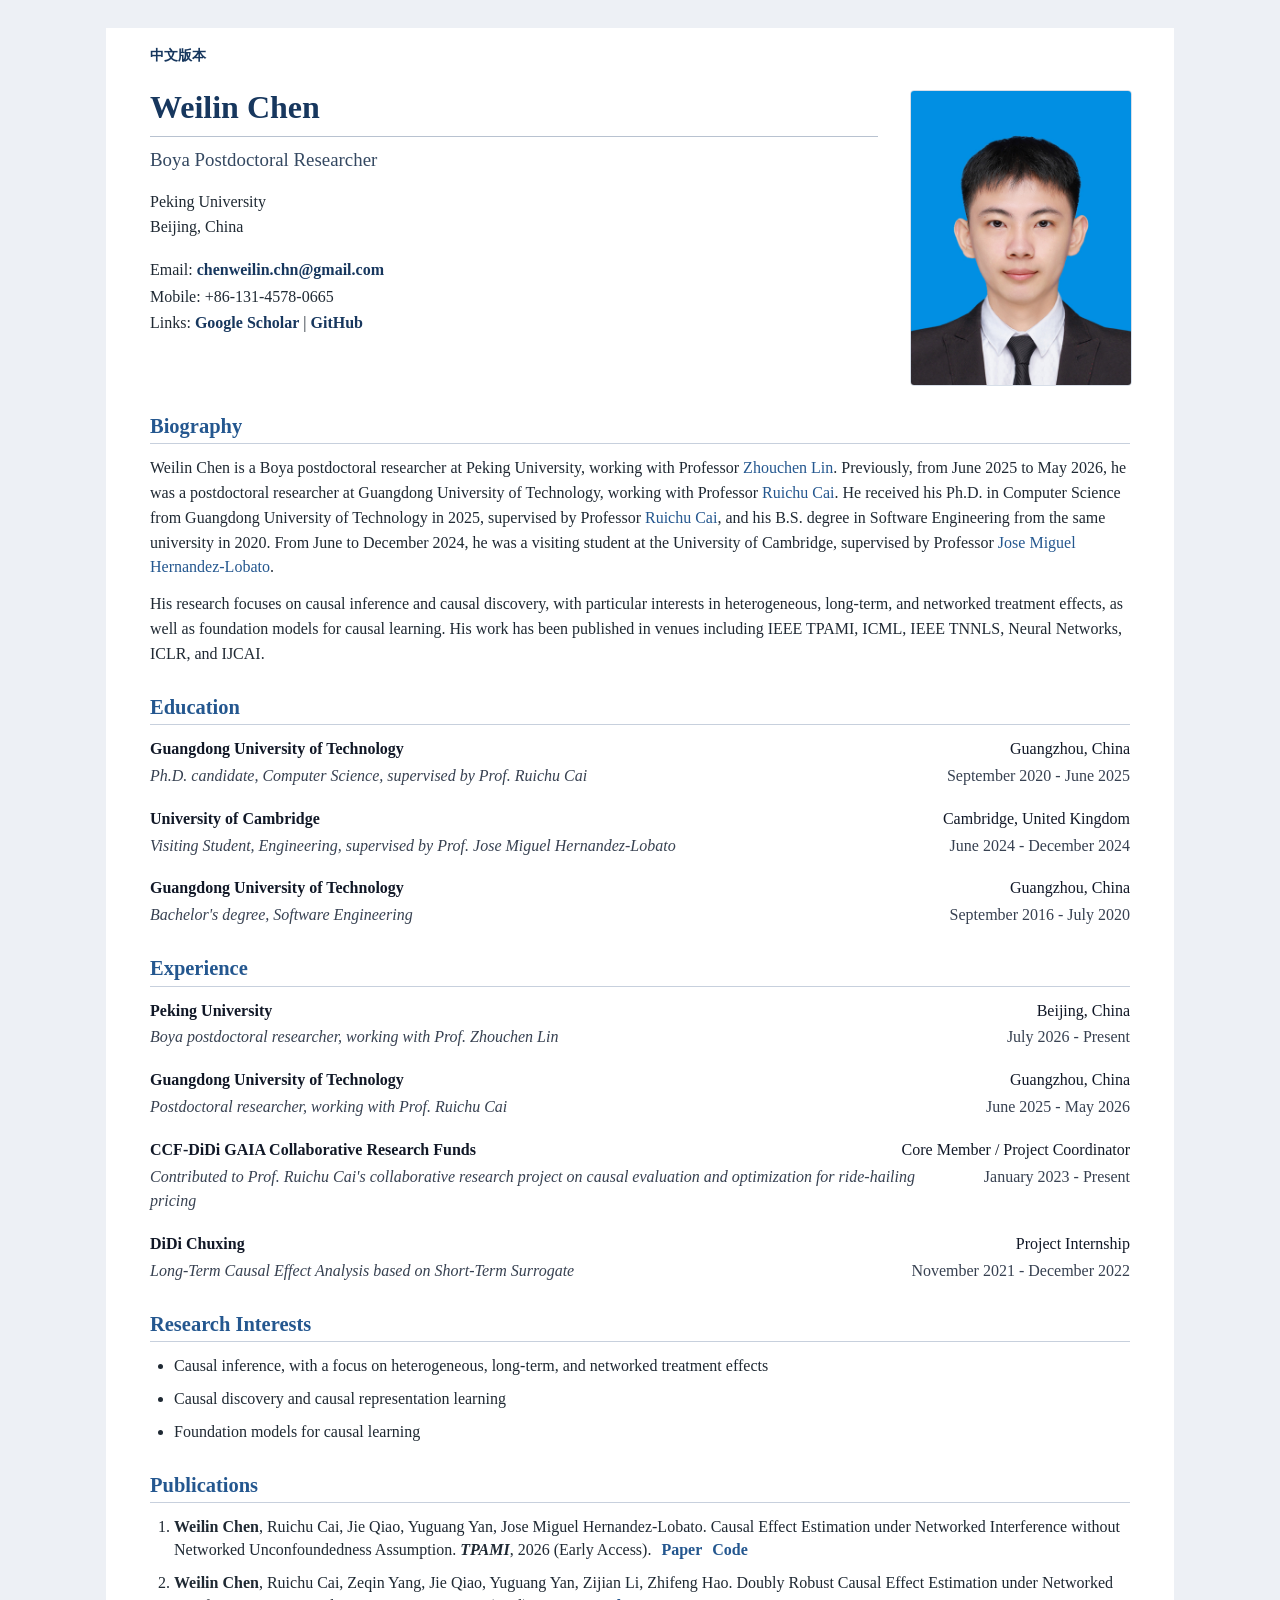
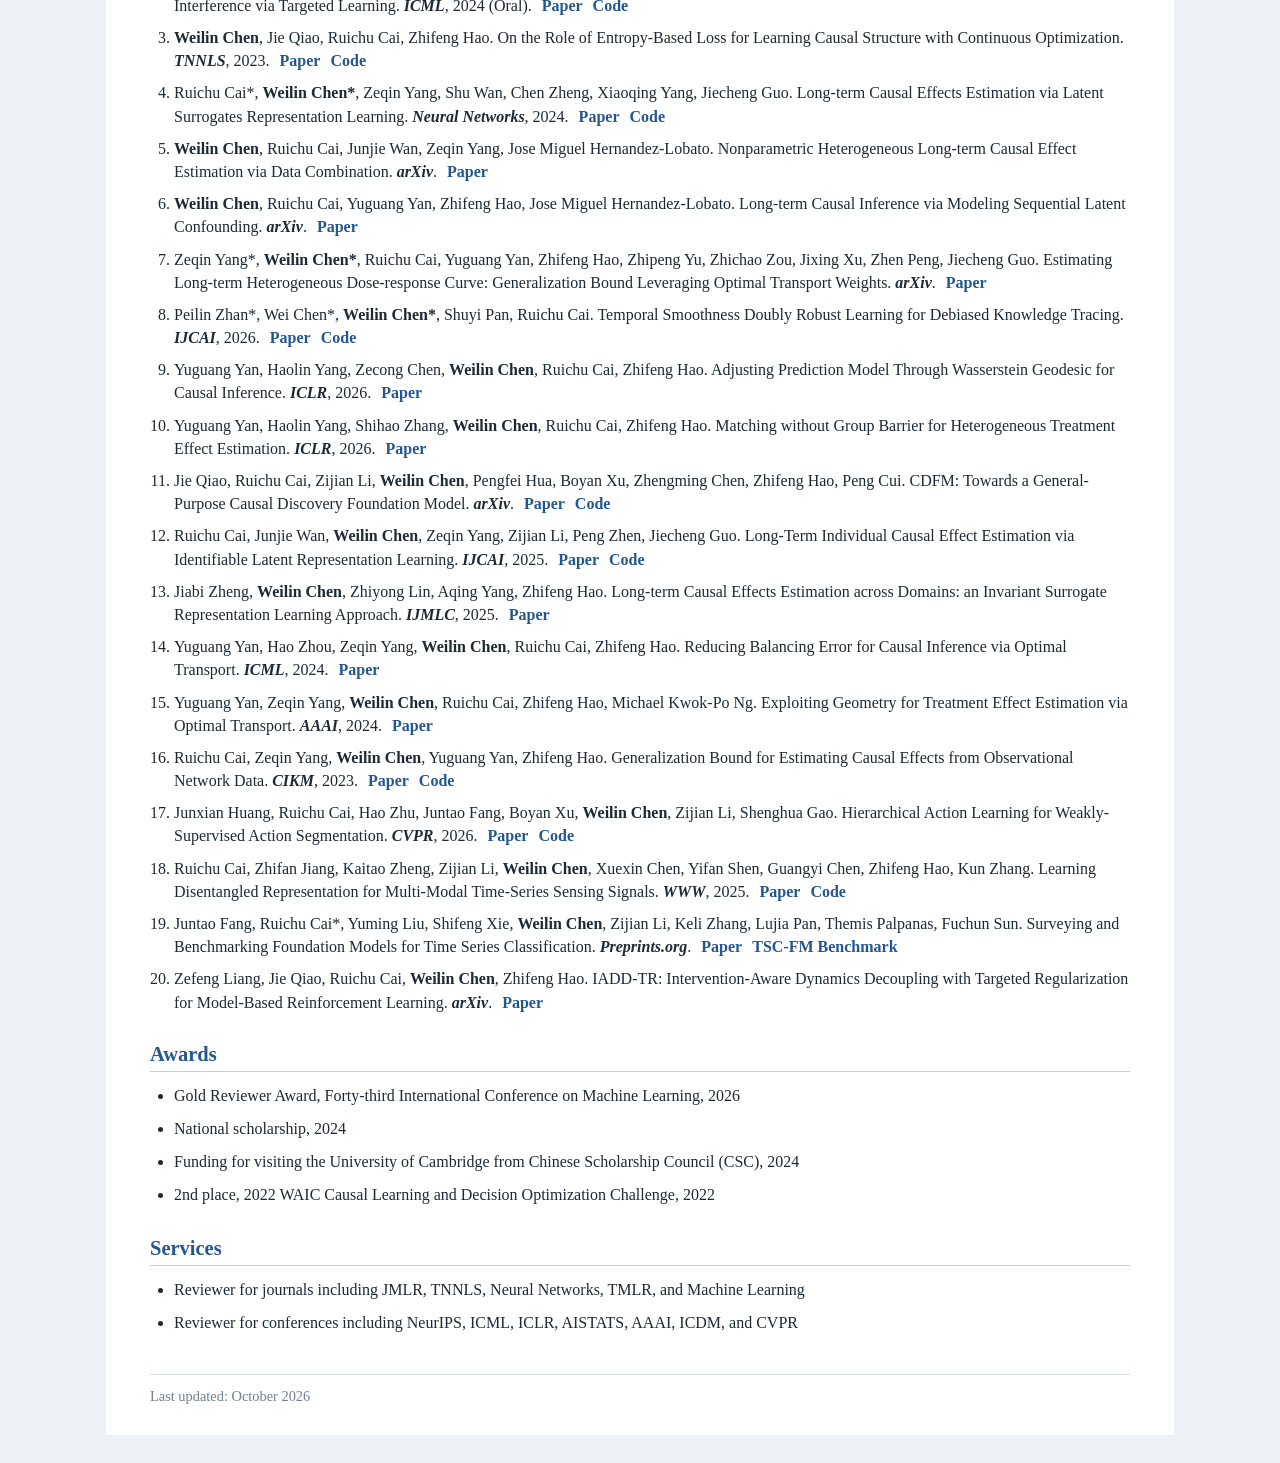
==== commit 8e8c40c1: "Add TSC-FM benchmark link" ====
--- a/index.html
+++ b/index.html
@@ -121,7 +121,7 @@
       <li>Ruichu Cai, Zeqin Yang, <strong>Weilin Chen</strong>, Yuguang Yan, Zhifeng Hao. Generalization Bound for Estimating Causal Effects from Observational Network Data. <em><strong>CIKM</strong></em>, 2023. <span class="pub-links"><a href="https://doi.org/10.1145/3583780.3614892">Paper</a> <a href="https://github.com/DMIRLAB-Group/RRNet">Code</a></span></li>
       <li>Junxian Huang, Ruichu Cai, Hao Zhu, Juntao Fang, Boyan Xu, <strong>Weilin Chen</strong>, Zijian Li, Shenghua Gao. Hierarchical Action Learning for Weakly-Supervised Action Segmentation. <em><strong>CVPR</strong></em>, 2026. <span class="pub-links"><a href="https://arxiv.org/abs/2602.24275">Paper</a> <a href="https://github.com/DMIRLAB-Group/HAL">Code</a></span></li>
       <li>Ruichu Cai, Zhifan Jiang, Kaitao Zheng, Zijian Li, <strong>Weilin Chen</strong>, Xuexin Chen, Yifan Shen, Guangyi Chen, Zhifeng Hao, Kun Zhang. Learning Disentangled Representation for Multi-Modal Time-Series Sensing Signals. <em><strong>WWW</strong></em>, 2025. <span class="pub-links"><a href="https://doi.org/10.1145/3696410.3714931">Paper</a> <a href="https://github.com/DMIRLAB-Group/MATE">Code</a></span></li>
-      <li>Juntao Fang, Ruichu Cai*, Yuming Liu, Shifeng Xie, <strong>Weilin Chen</strong>, Zijian Li, Keli Zhang, Lujia Pan, Themis Palpanas, Fuchun Sun. Surveying and Benchmarking Foundation Models for Time Series Classification. <em><strong>Preprints.org</strong></em>. <span class="pub-links"><a href="https://www.preprints.org/manuscript/202609.2097">Paper</a></span></li>
+      <li>Juntao Fang, Ruichu Cai*, Yuming Liu, Shifeng Xie, <strong>Weilin Chen</strong>, Zijian Li, Keli Zhang, Lujia Pan, Themis Palpanas, Fuchun Sun. Surveying and Benchmarking Foundation Models for Time Series Classification. <em><strong>Preprints.org</strong></em>. <span class="pub-links"><a href="https://www.preprints.org/manuscript/202609.2097">Paper</a> <a href="https://tsc-fm.dmirlab.com/">TSC-FM Benchmark</a></span></li>
       <li>Zefeng Liang, Jie Qiao, Ruichu Cai, <strong>Weilin Chen</strong>, Zhifeng Hao. IADD-TR: Intervention-Aware Dynamics Decoupling with Targeted Regularization for Model-Based Reinforcement Learning. <em><strong>arXiv</strong></em>. <span class="pub-links"><a href="https://arxiv.org/abs/2608.10634">Paper</a></span></li>
     </ol>
 
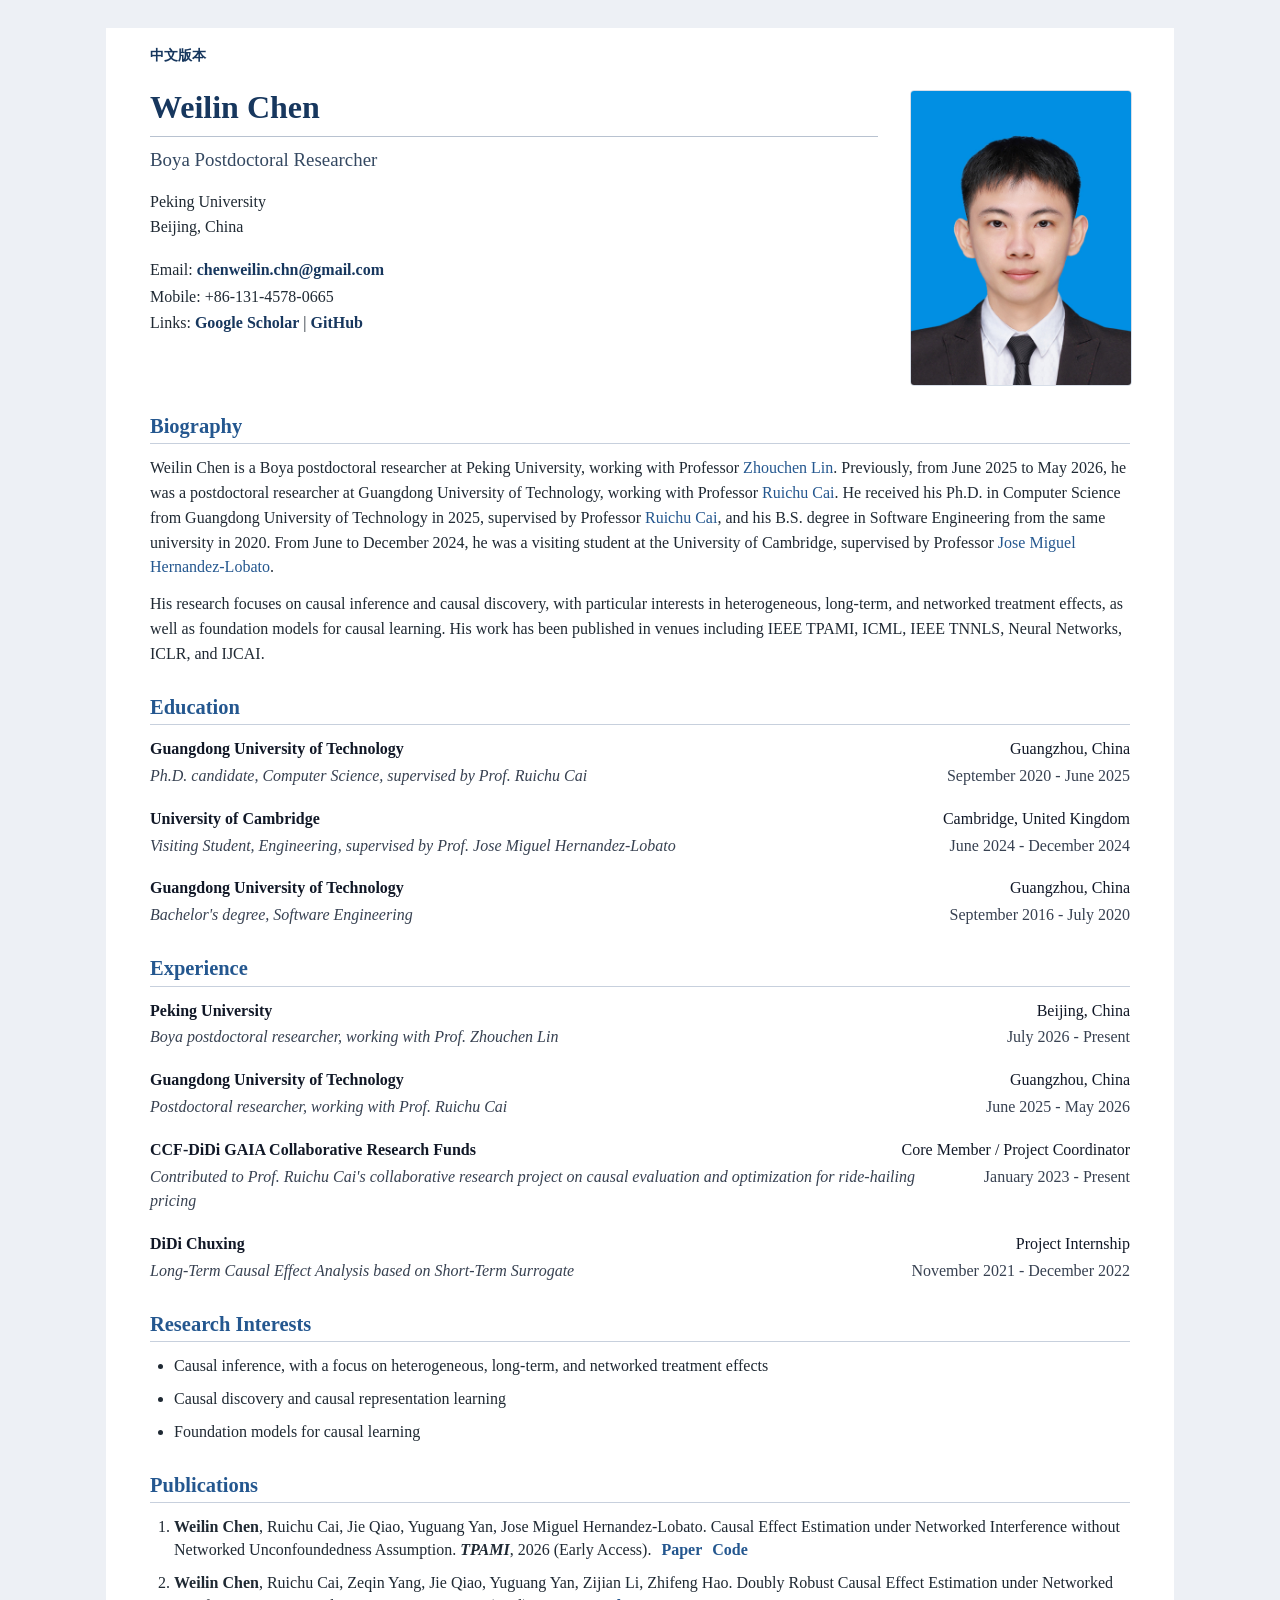
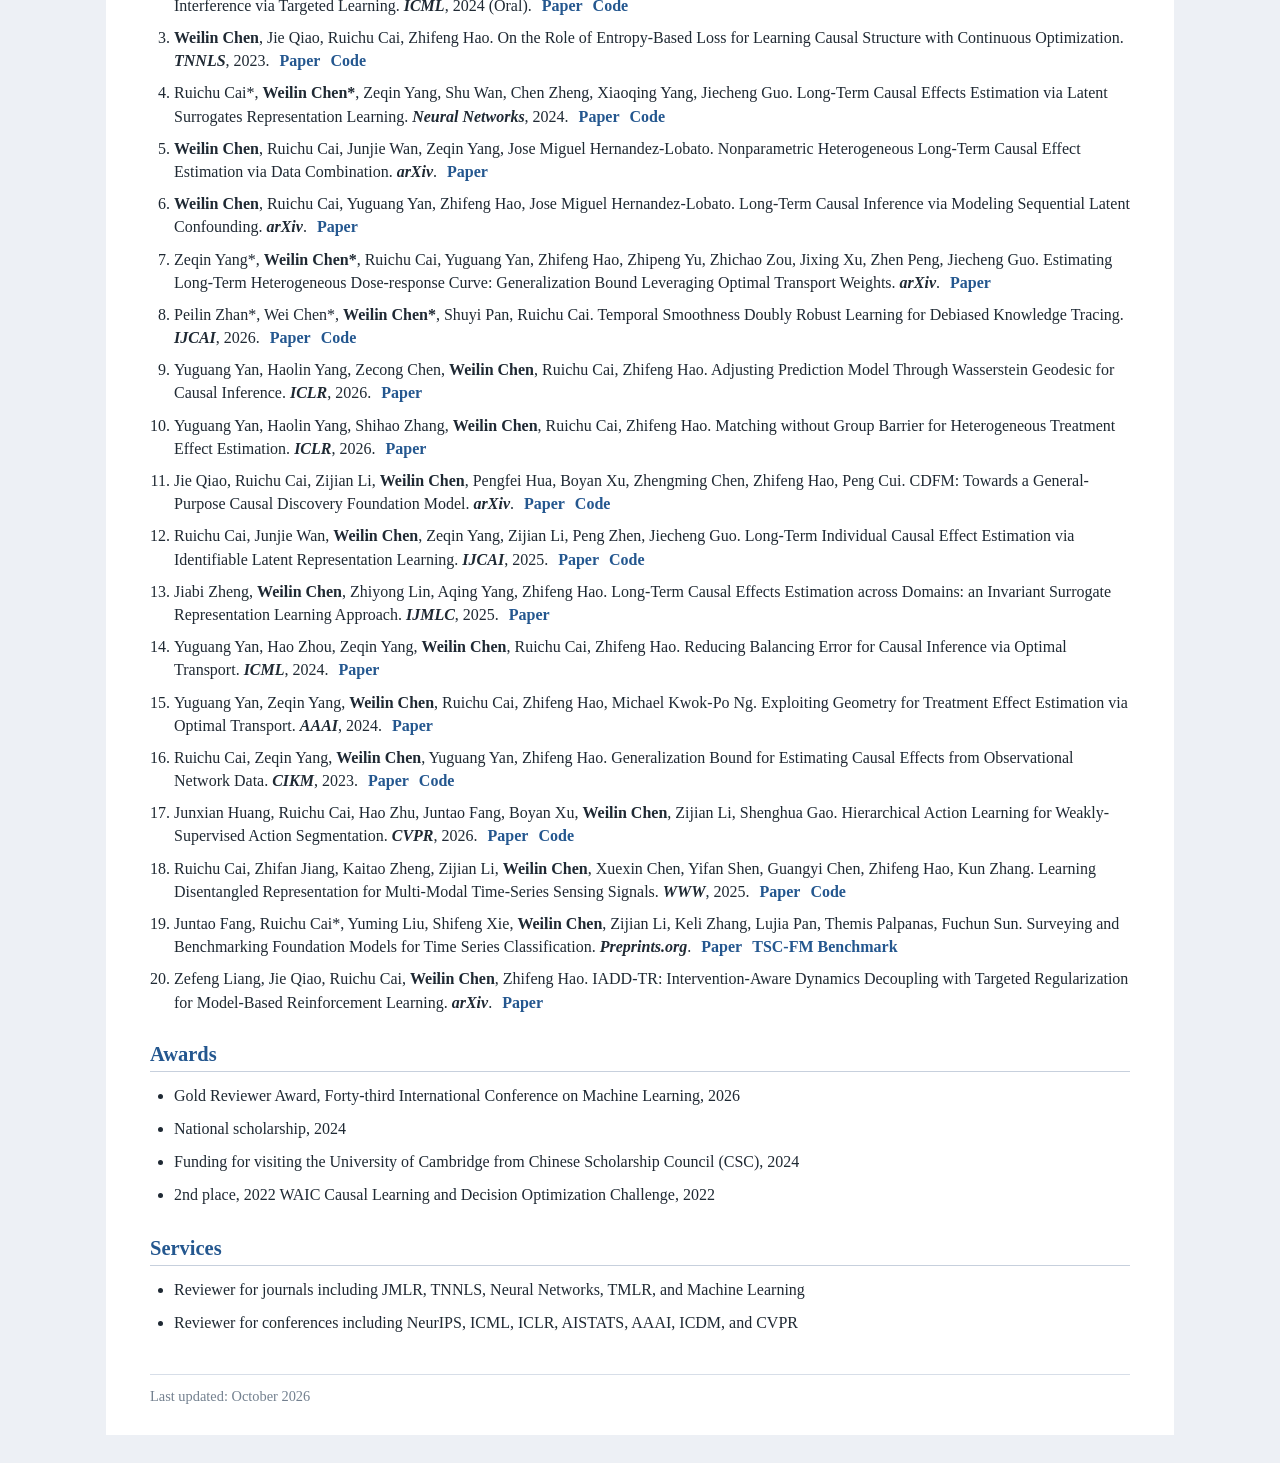
==== commit fa51c732: "Capitalize Long-Term in publication titles" ====
--- a/index.html
+++ b/index.html
@@ -106,16 +106,16 @@
       <li><strong>Weilin Chen</strong>, Ruichu Cai, Jie Qiao, Yuguang Yan, Jose Miguel Hernandez-Lobato. Causal Effect Estimation under Networked Interference without Networked Unconfoundedness Assumption. <em><strong>TPAMI</strong></em>, 2026 (Early Access). <span class="pub-links"><a href="https://ieeexplore.ieee.org/document/11727078">Paper</a> <a href="https://github.com/WeilinChen507/CaLaNet">Code</a></span></li>
       <li><strong>Weilin Chen</strong>, Ruichu Cai, Zeqin Yang, Jie Qiao, Yuguang Yan, Zijian Li, Zhifeng Hao. Doubly Robust Causal Effect Estimation under Networked Interference via Targeted Learning. <em><strong>ICML</strong></em>, 2024 (Oral). <span class="pub-links"><a href="https://proceedings.mlr.press/v235/chen24c.html">Paper</a> <a href="https://github.com/WeilinChen507/targeted_interference">Code</a></span></li>
       <li><strong>Weilin Chen</strong>, Jie Qiao, Ruichu Cai, Zhifeng Hao. On the Role of Entropy-Based Loss for Learning Causal Structure with Continuous Optimization. <em><strong>TNNLS</strong></em>, 2023. <span class="pub-links"><a href="https://doi.org/10.1109/TNNLS.2023.3327357">Paper</a> <a href="https://github.com/DMIRLAB-Group/CausalDiscoveryBasedOnEntropy">Code</a></span></li>
-      <li>Ruichu Cai*, <strong>Weilin Chen*</strong>, Zeqin Yang, Shu Wan, Chen Zheng, Xiaoqing Yang, Jiecheng Guo. Long-term Causal Effects Estimation via Latent Surrogates Representation Learning. <em><strong>Neural Networks</strong></em>, 2024. <span class="pub-links"><a href="https://www.sciencedirect.com/science/article/abs/pii/S0893608024002600">Paper</a> <a href="https://github.com/WeilinChen507/LASER">Code</a></span></li>
-      <li><strong>Weilin Chen</strong>, Ruichu Cai, Junjie Wan, Zeqin Yang, Jose Miguel Hernandez-Lobato. Nonparametric Heterogeneous Long-term Causal Effect Estimation via Data Combination. <em><strong>arXiv</strong></em>. <span class="pub-links"><a href="https://arxiv.org/abs/2502.18960">Paper</a></span></li>
-      <li><strong>Weilin Chen</strong>, Ruichu Cai, Yuguang Yan, Zhifeng Hao, Jose Miguel Hernandez-Lobato. Long-term Causal Inference via Modeling Sequential Latent Confounding. <em><strong>arXiv</strong></em>. <span class="pub-links"><a href="https://arxiv.org/abs/2502.18994">Paper</a></span></li>
-      <li>Zeqin Yang*, <strong>Weilin Chen*</strong>, Ruichu Cai, Yuguang Yan, Zhifeng Hao, Zhipeng Yu, Zhichao Zou, Jixing Xu, Zhen Peng, Jiecheng Guo. Estimating Long-term Heterogeneous Dose-response Curve: Generalization Bound Leveraging Optimal Transport Weights. <em><strong>arXiv</strong></em>. <span class="pub-links"><a href="https://arxiv.org/abs/2406.19195">Paper</a></span></li>
+      <li>Ruichu Cai*, <strong>Weilin Chen*</strong>, Zeqin Yang, Shu Wan, Chen Zheng, Xiaoqing Yang, Jiecheng Guo. Long-Term Causal Effects Estimation via Latent Surrogates Representation Learning. <em><strong>Neural Networks</strong></em>, 2024. <span class="pub-links"><a href="https://www.sciencedirect.com/science/article/abs/pii/S0893608024002600">Paper</a> <a href="https://github.com/WeilinChen507/LASER">Code</a></span></li>
+      <li><strong>Weilin Chen</strong>, Ruichu Cai, Junjie Wan, Zeqin Yang, Jose Miguel Hernandez-Lobato. Nonparametric Heterogeneous Long-Term Causal Effect Estimation via Data Combination. <em><strong>arXiv</strong></em>. <span class="pub-links"><a href="https://arxiv.org/abs/2502.18960">Paper</a></span></li>
+      <li><strong>Weilin Chen</strong>, Ruichu Cai, Yuguang Yan, Zhifeng Hao, Jose Miguel Hernandez-Lobato. Long-Term Causal Inference via Modeling Sequential Latent Confounding. <em><strong>arXiv</strong></em>. <span class="pub-links"><a href="https://arxiv.org/abs/2502.18994">Paper</a></span></li>
+      <li>Zeqin Yang*, <strong>Weilin Chen*</strong>, Ruichu Cai, Yuguang Yan, Zhifeng Hao, Zhipeng Yu, Zhichao Zou, Jixing Xu, Zhen Peng, Jiecheng Guo. Estimating Long-Term Heterogeneous Dose-response Curve: Generalization Bound Leveraging Optimal Transport Weights. <em><strong>arXiv</strong></em>. <span class="pub-links"><a href="https://arxiv.org/abs/2406.19195">Paper</a></span></li>
       <li>Peilin Zhan*, Wei Chen*, <strong>Weilin Chen*</strong>, Shuyi Pan, Ruichu Cai. Temporal Smoothness Doubly Robust Learning for Debiased Knowledge Tracing. <em><strong>IJCAI</strong></em>, 2026. <span class="pub-links"><a href="https://www.ijcai.org/proceedings/2026/415">Paper</a> <a href="https://github.com/DMIRLAB-Group/TSDR">Code</a></span></li>
       <li>Yuguang Yan, Haolin Yang, Zecong Chen, <strong>Weilin Chen</strong>, Ruichu Cai, Zhifeng Hao. Adjusting Prediction Model Through Wasserstein Geodesic for Causal Inference. <em><strong>ICLR</strong></em>, 2026. <span class="pub-links"><a href="https://scholar.google.com/citations?view_op=view_citation&amp;hl=en&amp;user=KVvl1vgAAAAJ&amp;pagesize=100&amp;citation_for_view=KVvl1vgAAAAJ:O3NaXMp0MMsC">Paper</a></span></li>
       <li>Yuguang Yan, Haolin Yang, Shihao Zhang, <strong>Weilin Chen</strong>, Ruichu Cai, Zhifeng Hao. Matching without Group Barrier for Heterogeneous Treatment Effect Estimation. <em><strong>ICLR</strong></em>, 2026. <span class="pub-links"><a href="https://scholar.google.com/citations?view_op=view_citation&amp;hl=en&amp;user=KVvl1vgAAAAJ&amp;pagesize=100&amp;citation_for_view=KVvl1vgAAAAJ:YFjsv_pBGBYC">Paper</a></span></li>
       <li>Jie Qiao, Ruichu Cai, Zijian Li, <strong>Weilin Chen</strong>, Pengfei Hua, Boyan Xu, Zhengming Chen, Zhifeng Hao, Peng Cui. CDFM: Towards a General-Purpose Causal Discovery Foundation Model. <em><strong>arXiv</strong></em>. <span class="pub-links"><a href="https://arxiv.org/abs/2607.11508">Paper</a> <a href="https://github.com/DMIRLAB-Group/CDFM">Code</a></span></li>
       <li>Ruichu Cai, Junjie Wan, <strong>Weilin Chen</strong>, Zeqin Yang, Zijian Li, Peng Zhen, Jiecheng Guo. Long-Term Individual Causal Effect Estimation via Identifiable Latent Representation Learning. <em><strong>IJCAI</strong></em>, 2025. <span class="pub-links"><a href="https://doi.org/10.24963/ijcai.2025/533">Paper</a> <a href="https://github.com/DMIRLAB/ICEVAE">Code</a></span></li>
-      <li>Jiabi Zheng, <strong>Weilin Chen</strong>, Zhiyong Lin, Aqing Yang, Zhifeng Hao. Long-term Causal Effects Estimation across Domains: an Invariant Surrogate Representation Learning Approach. <em><strong>IJMLC</strong></em>, 2025. <span class="pub-links"><a href="https://doi.org/10.1007/s13042-025-02528-w">Paper</a></span></li>
+      <li>Jiabi Zheng, <strong>Weilin Chen</strong>, Zhiyong Lin, Aqing Yang, Zhifeng Hao. Long-Term Causal Effects Estimation across Domains: an Invariant Surrogate Representation Learning Approach. <em><strong>IJMLC</strong></em>, 2025. <span class="pub-links"><a href="https://doi.org/10.1007/s13042-025-02528-w">Paper</a></span></li>
       <li>Yuguang Yan, Hao Zhou, Zeqin Yang, <strong>Weilin Chen</strong>, Ruichu Cai, Zhifeng Hao. Reducing Balancing Error for Causal Inference via Optimal Transport. <em><strong>ICML</strong></em>, 2024. <span class="pub-links"><a href="https://scholar.google.com/citations?view_op=view_citation&amp;hl=en&amp;user=KVvl1vgAAAAJ&amp;pagesize=100&amp;citation_for_view=KVvl1vgAAAAJ:maZDTaKrznsC">Paper</a></span></li>
       <li>Yuguang Yan, Zeqin Yang, <strong>Weilin Chen</strong>, Ruichu Cai, Zhifeng Hao, Michael Kwok-Po Ng. Exploiting Geometry for Treatment Effect Estimation via Optimal Transport. <em><strong>AAAI</strong></em>, 2024. <span class="pub-links"><a href="https://doi.org/10.1609/aaai.v38i15.29564">Paper</a></span></li>
       <li>Ruichu Cai, Zeqin Yang, <strong>Weilin Chen</strong>, Yuguang Yan, Zhifeng Hao. Generalization Bound for Estimating Causal Effects from Observational Network Data. <em><strong>CIKM</strong></em>, 2023. <span class="pub-links"><a href="https://doi.org/10.1145/3583780.3614892">Paper</a> <a href="https://github.com/DMIRLAB-Group/RRNet">Code</a></span></li>
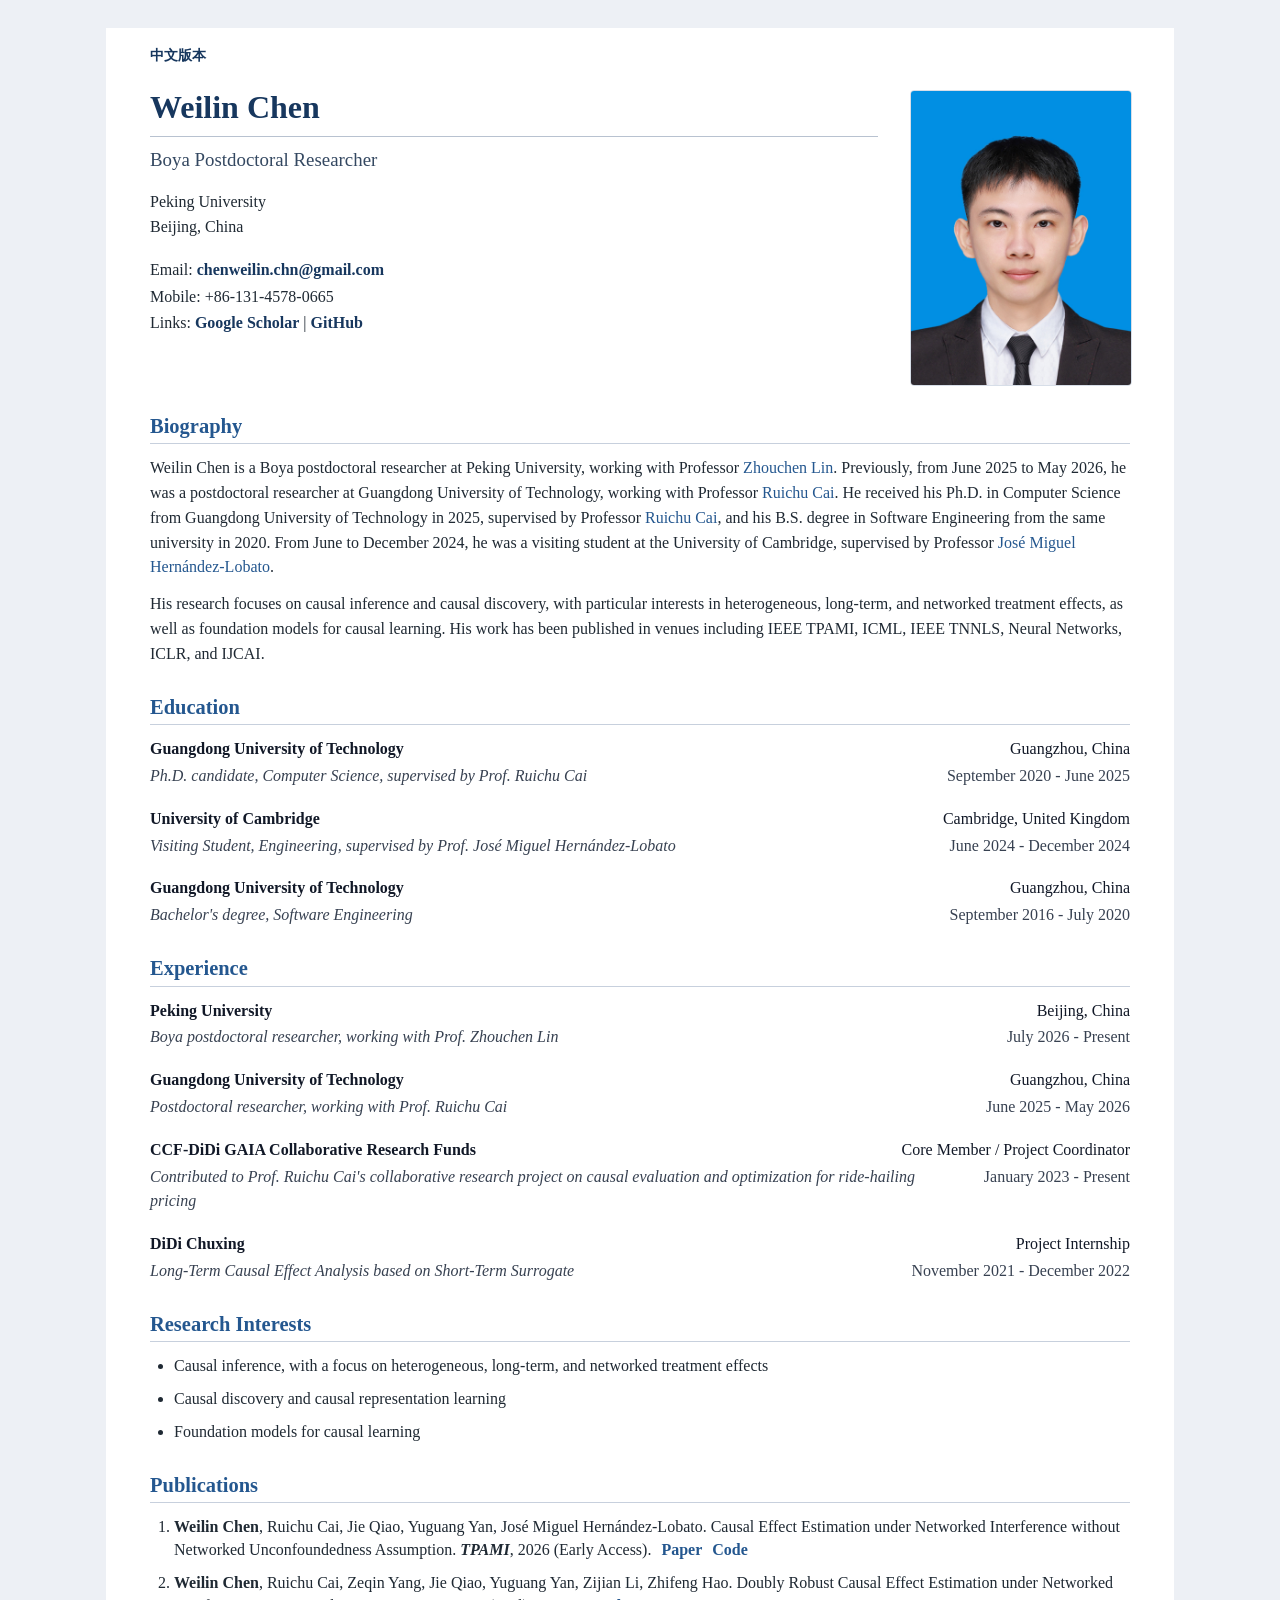
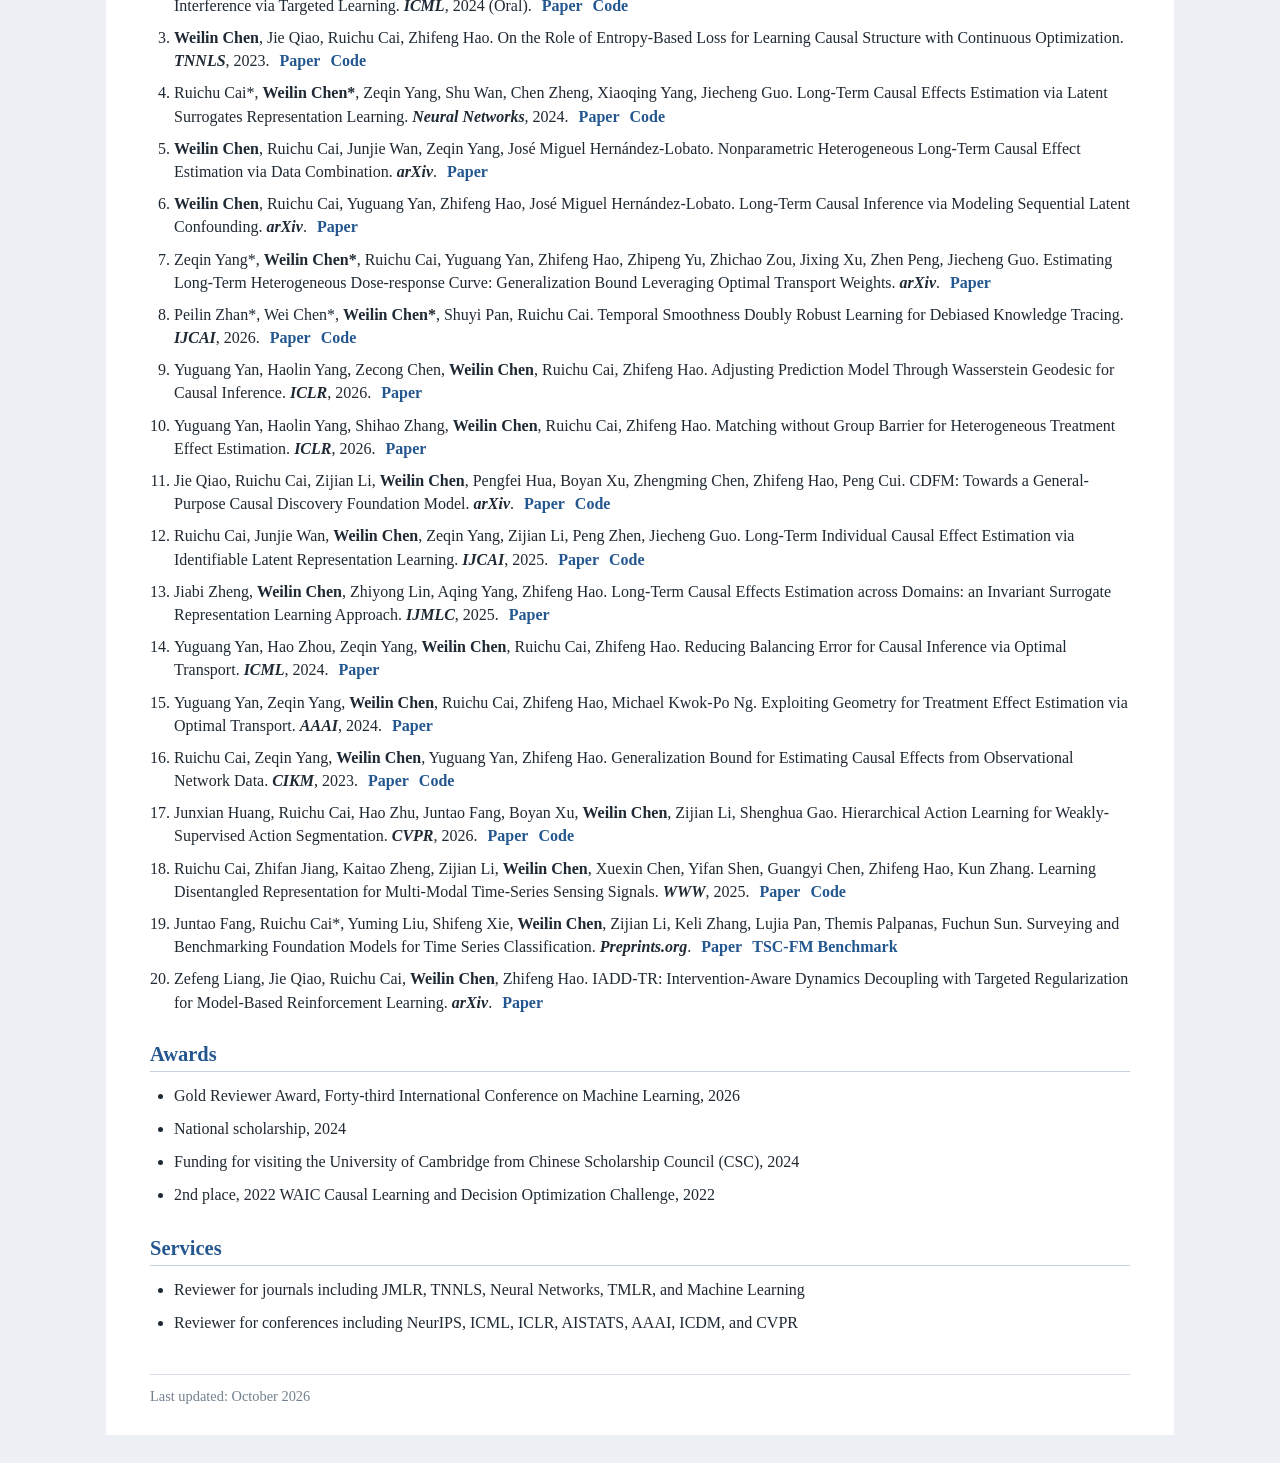
==== commit fbadb23e: "Correct Hernandez-Lobato diacritics" ====
--- a/index.html
+++ b/index.html
@@ -53,7 +53,7 @@
 
     <h2>Biography</h2>
     <p>
-      Weilin Chen is a Boya postdoctoral researcher at Peking University, working with Professor <a href="https://scholar.google.com/citations?hl=en&amp;user=TanjFwoAAAAJ">Zhouchen Lin</a>. Previously, from June 2025 to May 2026, he was a postdoctoral researcher at Guangdong University of Technology, working with Professor <a href="https://scholar.google.com/citations?hl=en&amp;user=gG4HJ4UAAAAJ">Ruichu Cai</a>. He received his Ph.D. in Computer Science from Guangdong University of Technology in 2025, supervised by Professor <a href="https://scholar.google.com/citations?hl=en&amp;user=gG4HJ4UAAAAJ">Ruichu Cai</a>, and his B.S. degree in Software Engineering from the same university in 2020. From June to December 2024, he was a visiting student at the University of Cambridge, supervised by Professor <a href="https://scholar.google.com/citations?user=BEBccCQAAAAJ&amp;hl=zh-CN">Jose Miguel Hernandez-Lobato</a>.
+      Weilin Chen is a Boya postdoctoral researcher at Peking University, working with Professor <a href="https://scholar.google.com/citations?hl=en&amp;user=TanjFwoAAAAJ">Zhouchen Lin</a>. Previously, from June 2025 to May 2026, he was a postdoctoral researcher at Guangdong University of Technology, working with Professor <a href="https://scholar.google.com/citations?hl=en&amp;user=gG4HJ4UAAAAJ">Ruichu Cai</a>. He received his Ph.D. in Computer Science from Guangdong University of Technology in 2025, supervised by Professor <a href="https://scholar.google.com/citations?hl=en&amp;user=gG4HJ4UAAAAJ">Ruichu Cai</a>, and his B.S. degree in Software Engineering from the same university in 2020. From June to December 2024, he was a visiting student at the University of Cambridge, supervised by Professor <a href="https://scholar.google.com/citations?user=BEBccCQAAAAJ&amp;hl=zh-CN">José Miguel Hernández-Lobato</a>.
     </p>
     <p>
       His research focuses on causal inference and causal discovery, with particular interests in heterogeneous, long-term, and networked treatment effects, as well as foundation models for causal learning. His work has been published in venues including IEEE TPAMI, ICML, IEEE TNNLS, Neural Networks, ICLR, and IJCAI.
@@ -67,7 +67,7 @@
       </li>
       <li>
         <div class="entry-heading"><strong>University of Cambridge</strong><span>Cambridge, United Kingdom</span></div>
-        <div class="entry-detail"><em>Visiting Student, Engineering, supervised by Prof. Jose Miguel Hernandez-Lobato</em><span>June 2024 - December 2024</span></div>
+        <div class="entry-detail"><em>Visiting Student, Engineering, supervised by Prof. José Miguel Hernández-Lobato</em><span>June 2024 - December 2024</span></div>
       </li>
       <li>
         <div class="entry-heading"><strong>Guangdong University of Technology</strong><span>Guangzhou, China</span></div>
@@ -103,12 +103,12 @@
 
     <h2>Publications</h2>
     <ol class="publications">
-      <li><strong>Weilin Chen</strong>, Ruichu Cai, Jie Qiao, Yuguang Yan, Jose Miguel Hernandez-Lobato. Causal Effect Estimation under Networked Interference without Networked Unconfoundedness Assumption. <em><strong>TPAMI</strong></em>, 2026 (Early Access). <span class="pub-links"><a href="https://ieeexplore.ieee.org/document/11727078">Paper</a> <a href="https://github.com/WeilinChen507/CaLaNet">Code</a></span></li>
+      <li><strong>Weilin Chen</strong>, Ruichu Cai, Jie Qiao, Yuguang Yan, José Miguel Hernández-Lobato. Causal Effect Estimation under Networked Interference without Networked Unconfoundedness Assumption. <em><strong>TPAMI</strong></em>, 2026 (Early Access). <span class="pub-links"><a href="https://ieeexplore.ieee.org/document/11727078">Paper</a> <a href="https://github.com/WeilinChen507/CaLaNet">Code</a></span></li>
       <li><strong>Weilin Chen</strong>, Ruichu Cai, Zeqin Yang, Jie Qiao, Yuguang Yan, Zijian Li, Zhifeng Hao. Doubly Robust Causal Effect Estimation under Networked Interference via Targeted Learning. <em><strong>ICML</strong></em>, 2024 (Oral). <span class="pub-links"><a href="https://proceedings.mlr.press/v235/chen24c.html">Paper</a> <a href="https://github.com/WeilinChen507/targeted_interference">Code</a></span></li>
       <li><strong>Weilin Chen</strong>, Jie Qiao, Ruichu Cai, Zhifeng Hao. On the Role of Entropy-Based Loss for Learning Causal Structure with Continuous Optimization. <em><strong>TNNLS</strong></em>, 2023. <span class="pub-links"><a href="https://doi.org/10.1109/TNNLS.2023.3327357">Paper</a> <a href="https://github.com/DMIRLAB-Group/CausalDiscoveryBasedOnEntropy">Code</a></span></li>
       <li>Ruichu Cai*, <strong>Weilin Chen*</strong>, Zeqin Yang, Shu Wan, Chen Zheng, Xiaoqing Yang, Jiecheng Guo. Long-Term Causal Effects Estimation via Latent Surrogates Representation Learning. <em><strong>Neural Networks</strong></em>, 2024. <span class="pub-links"><a href="https://www.sciencedirect.com/science/article/abs/pii/S0893608024002600">Paper</a> <a href="https://github.com/WeilinChen507/LASER">Code</a></span></li>
-      <li><strong>Weilin Chen</strong>, Ruichu Cai, Junjie Wan, Zeqin Yang, Jose Miguel Hernandez-Lobato. Nonparametric Heterogeneous Long-Term Causal Effect Estimation via Data Combination. <em><strong>arXiv</strong></em>. <span class="pub-links"><a href="https://arxiv.org/abs/2502.18960">Paper</a></span></li>
-      <li><strong>Weilin Chen</strong>, Ruichu Cai, Yuguang Yan, Zhifeng Hao, Jose Miguel Hernandez-Lobato. Long-Term Causal Inference via Modeling Sequential Latent Confounding. <em><strong>arXiv</strong></em>. <span class="pub-links"><a href="https://arxiv.org/abs/2502.18994">Paper</a></span></li>
+      <li><strong>Weilin Chen</strong>, Ruichu Cai, Junjie Wan, Zeqin Yang, José Miguel Hernández-Lobato. Nonparametric Heterogeneous Long-Term Causal Effect Estimation via Data Combination. <em><strong>arXiv</strong></em>. <span class="pub-links"><a href="https://arxiv.org/abs/2502.18960">Paper</a></span></li>
+      <li><strong>Weilin Chen</strong>, Ruichu Cai, Yuguang Yan, Zhifeng Hao, José Miguel Hernández-Lobato. Long-Term Causal Inference via Modeling Sequential Latent Confounding. <em><strong>arXiv</strong></em>. <span class="pub-links"><a href="https://arxiv.org/abs/2502.18994">Paper</a></span></li>
       <li>Zeqin Yang*, <strong>Weilin Chen*</strong>, Ruichu Cai, Yuguang Yan, Zhifeng Hao, Zhipeng Yu, Zhichao Zou, Jixing Xu, Zhen Peng, Jiecheng Guo. Estimating Long-Term Heterogeneous Dose-response Curve: Generalization Bound Leveraging Optimal Transport Weights. <em><strong>arXiv</strong></em>. <span class="pub-links"><a href="https://arxiv.org/abs/2406.19195">Paper</a></span></li>
       <li>Peilin Zhan*, Wei Chen*, <strong>Weilin Chen*</strong>, Shuyi Pan, Ruichu Cai. Temporal Smoothness Doubly Robust Learning for Debiased Knowledge Tracing. <em><strong>IJCAI</strong></em>, 2026. <span class="pub-links"><a href="https://www.ijcai.org/proceedings/2026/415">Paper</a> <a href="https://github.com/DMIRLAB-Group/TSDR">Code</a></span></li>
       <li>Yuguang Yan, Haolin Yang, Zecong Chen, <strong>Weilin Chen</strong>, Ruichu Cai, Zhifeng Hao. Adjusting Prediction Model Through Wasserstein Geodesic for Causal Inference. <em><strong>ICLR</strong></em>, 2026. <span class="pub-links"><a href="https://scholar.google.com/citations?view_op=view_citation&amp;hl=en&amp;user=KVvl1vgAAAAJ&amp;pagesize=100&amp;citation_for_view=KVvl1vgAAAAJ:O3NaXMp0MMsC">Paper</a></span></li>
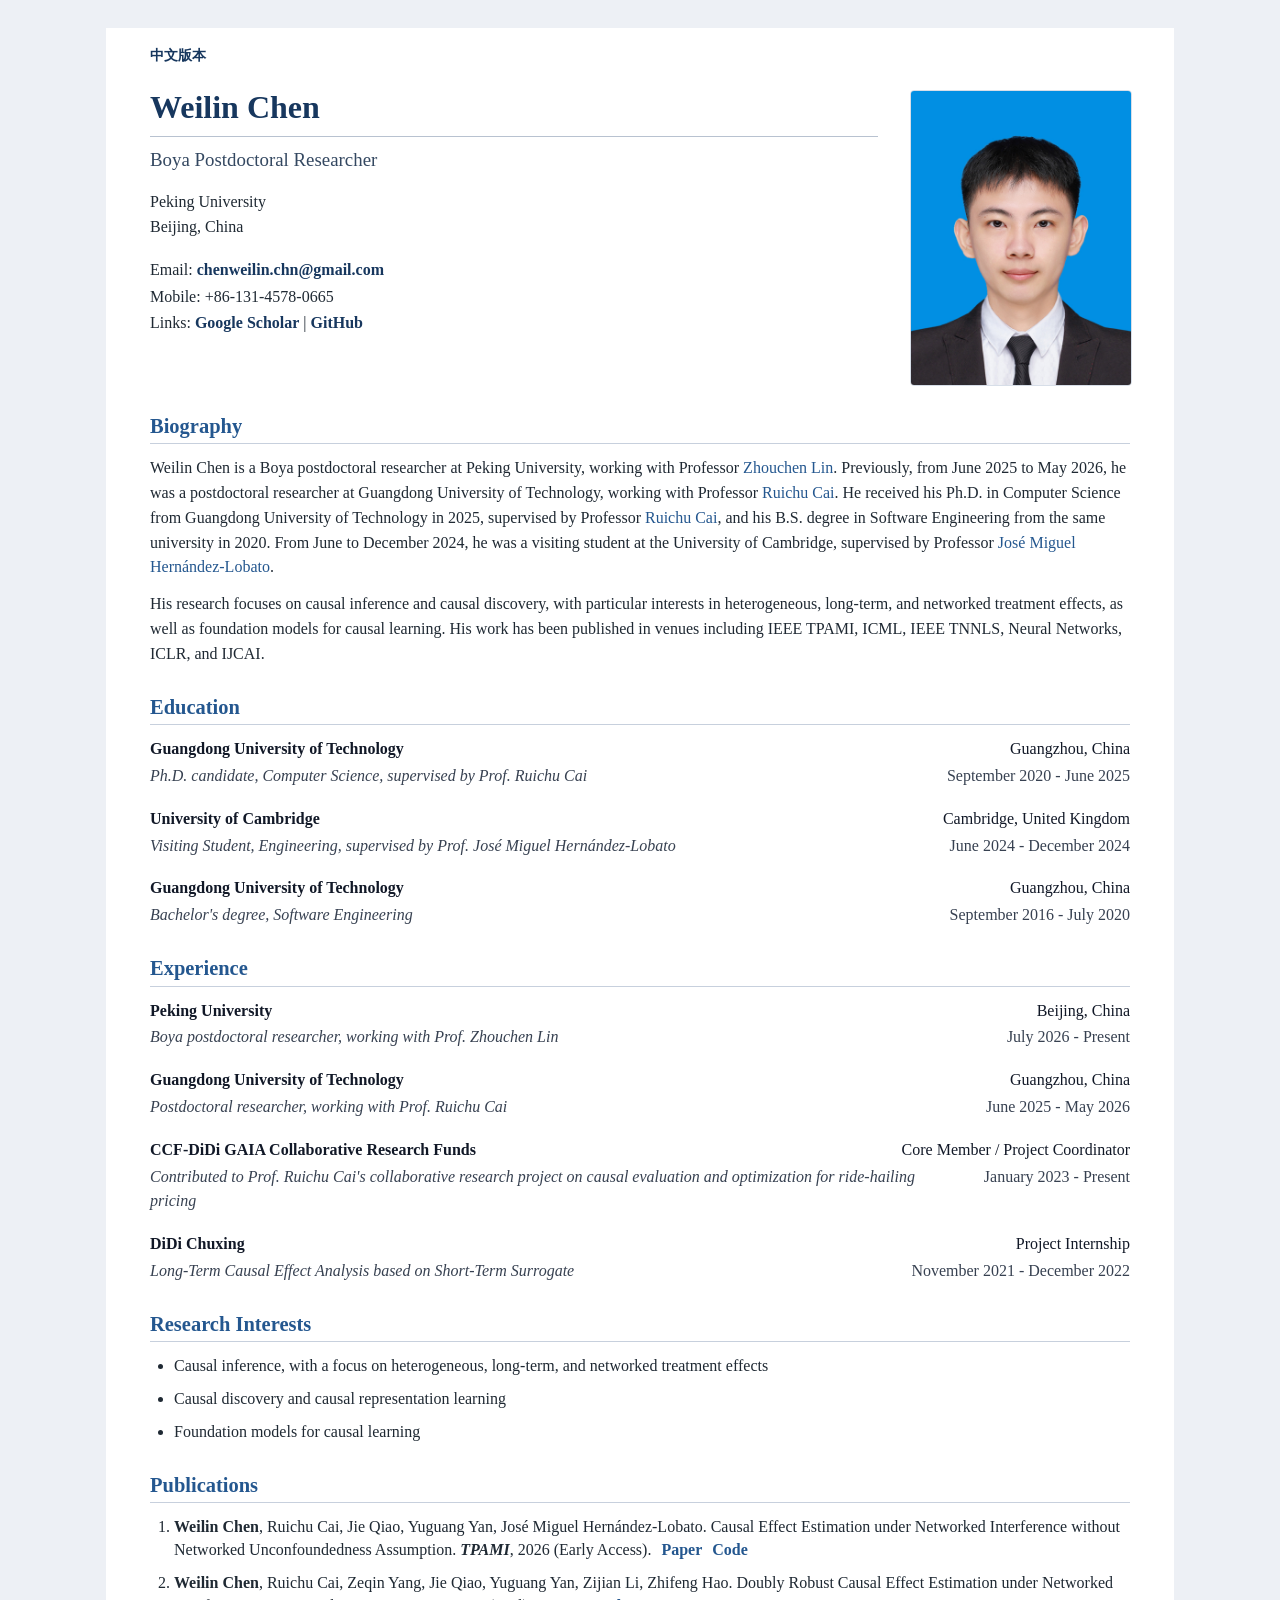
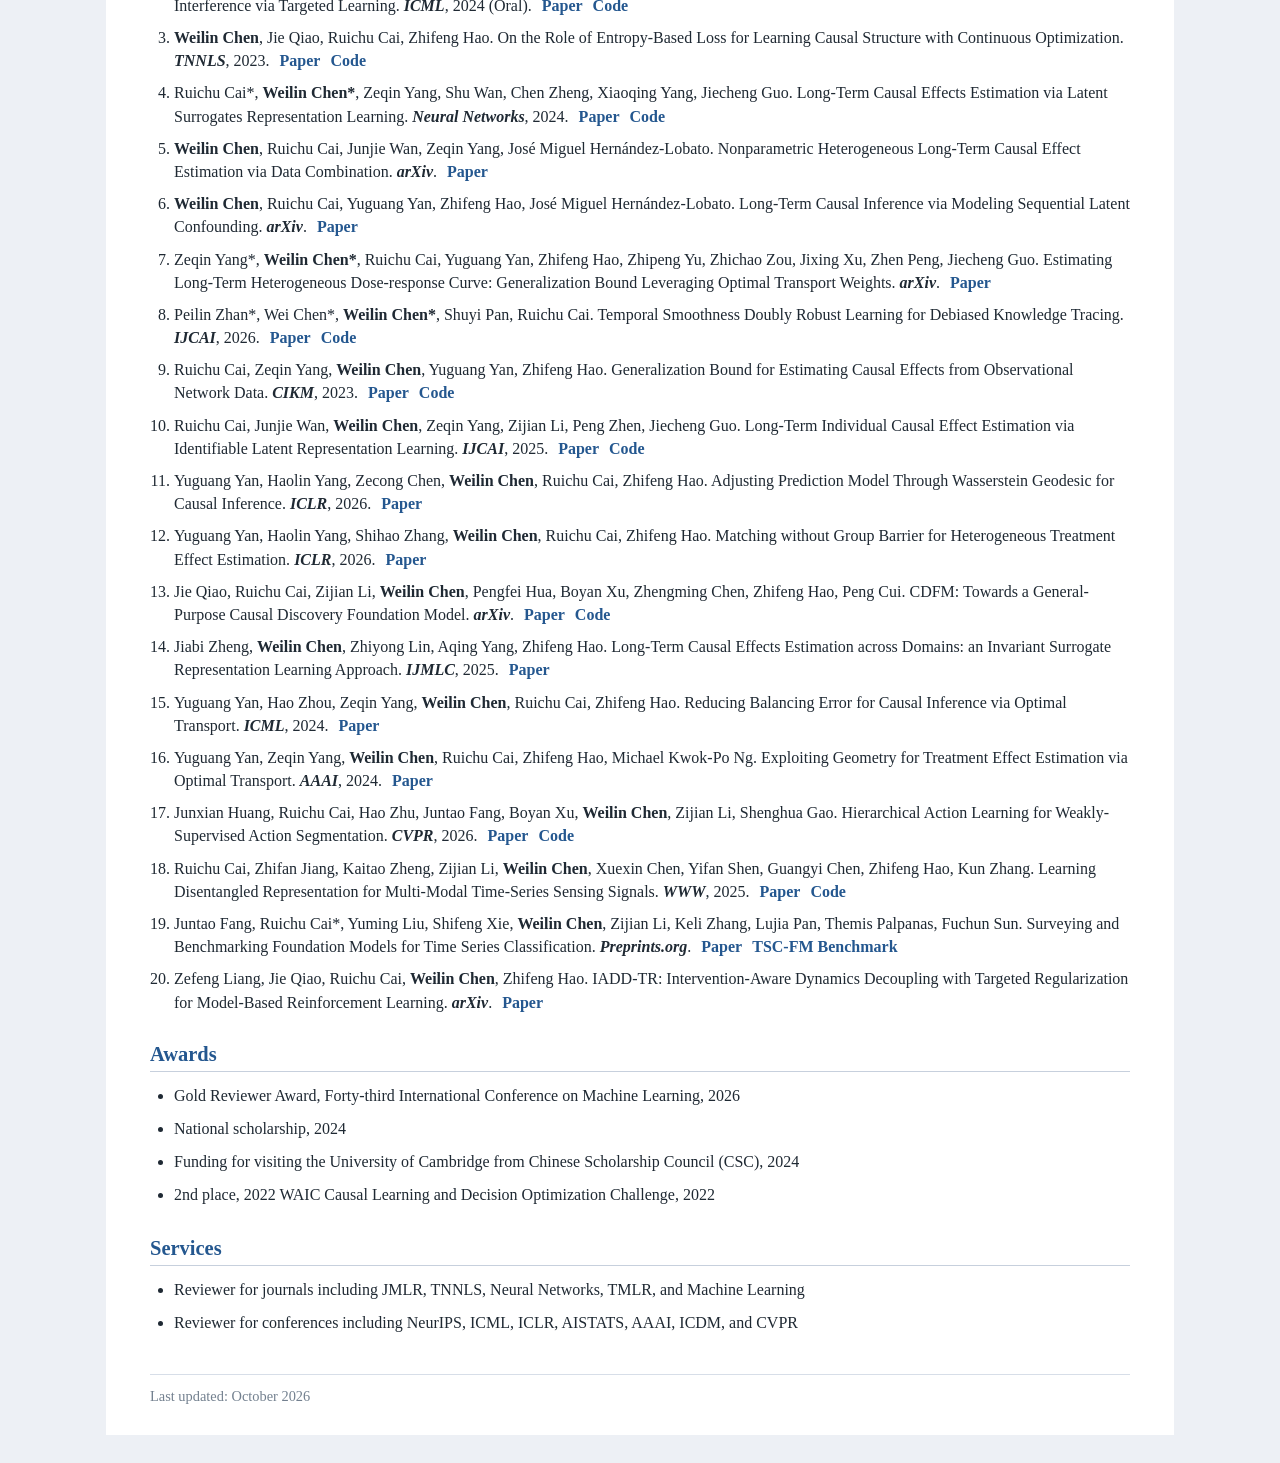
==== commit 5321fecb: "Reorder selected publications" ====
--- a/index.html
+++ b/index.html
@@ -111,14 +111,14 @@
       <li><strong>Weilin Chen</strong>, Ruichu Cai, Yuguang Yan, Zhifeng Hao, José Miguel Hernández-Lobato. Long-Term Causal Inference via Modeling Sequential Latent Confounding. <em><strong>arXiv</strong></em>. <span class="pub-links"><a href="https://arxiv.org/abs/2502.18994">Paper</a></span></li>
       <li>Zeqin Yang*, <strong>Weilin Chen*</strong>, Ruichu Cai, Yuguang Yan, Zhifeng Hao, Zhipeng Yu, Zhichao Zou, Jixing Xu, Zhen Peng, Jiecheng Guo. Estimating Long-Term Heterogeneous Dose-response Curve: Generalization Bound Leveraging Optimal Transport Weights. <em><strong>arXiv</strong></em>. <span class="pub-links"><a href="https://arxiv.org/abs/2406.19195">Paper</a></span></li>
       <li>Peilin Zhan*, Wei Chen*, <strong>Weilin Chen*</strong>, Shuyi Pan, Ruichu Cai. Temporal Smoothness Doubly Robust Learning for Debiased Knowledge Tracing. <em><strong>IJCAI</strong></em>, 2026. <span class="pub-links"><a href="https://www.ijcai.org/proceedings/2026/415">Paper</a> <a href="https://github.com/DMIRLAB-Group/TSDR">Code</a></span></li>
+      <li>Ruichu Cai, Zeqin Yang, <strong>Weilin Chen</strong>, Yuguang Yan, Zhifeng Hao. Generalization Bound for Estimating Causal Effects from Observational Network Data. <em><strong>CIKM</strong></em>, 2023. <span class="pub-links"><a href="https://doi.org/10.1145/3583780.3614892">Paper</a> <a href="https://github.com/DMIRLAB-Group/RRNet">Code</a></span></li>
+      <li>Ruichu Cai, Junjie Wan, <strong>Weilin Chen</strong>, Zeqin Yang, Zijian Li, Peng Zhen, Jiecheng Guo. Long-Term Individual Causal Effect Estimation via Identifiable Latent Representation Learning. <em><strong>IJCAI</strong></em>, 2025. <span class="pub-links"><a href="https://doi.org/10.24963/ijcai.2025/533">Paper</a> <a href="https://github.com/DMIRLAB/ICEVAE">Code</a></span></li>
       <li>Yuguang Yan, Haolin Yang, Zecong Chen, <strong>Weilin Chen</strong>, Ruichu Cai, Zhifeng Hao. Adjusting Prediction Model Through Wasserstein Geodesic for Causal Inference. <em><strong>ICLR</strong></em>, 2026. <span class="pub-links"><a href="https://scholar.google.com/citations?view_op=view_citation&amp;hl=en&amp;user=KVvl1vgAAAAJ&amp;pagesize=100&amp;citation_for_view=KVvl1vgAAAAJ:O3NaXMp0MMsC">Paper</a></span></li>
       <li>Yuguang Yan, Haolin Yang, Shihao Zhang, <strong>Weilin Chen</strong>, Ruichu Cai, Zhifeng Hao. Matching without Group Barrier for Heterogeneous Treatment Effect Estimation. <em><strong>ICLR</strong></em>, 2026. <span class="pub-links"><a href="https://scholar.google.com/citations?view_op=view_citation&amp;hl=en&amp;user=KVvl1vgAAAAJ&amp;pagesize=100&amp;citation_for_view=KVvl1vgAAAAJ:YFjsv_pBGBYC">Paper</a></span></li>
       <li>Jie Qiao, Ruichu Cai, Zijian Li, <strong>Weilin Chen</strong>, Pengfei Hua, Boyan Xu, Zhengming Chen, Zhifeng Hao, Peng Cui. CDFM: Towards a General-Purpose Causal Discovery Foundation Model. <em><strong>arXiv</strong></em>. <span class="pub-links"><a href="https://arxiv.org/abs/2607.11508">Paper</a> <a href="https://github.com/DMIRLAB-Group/CDFM">Code</a></span></li>
-      <li>Ruichu Cai, Junjie Wan, <strong>Weilin Chen</strong>, Zeqin Yang, Zijian Li, Peng Zhen, Jiecheng Guo. Long-Term Individual Causal Effect Estimation via Identifiable Latent Representation Learning. <em><strong>IJCAI</strong></em>, 2025. <span class="pub-links"><a href="https://doi.org/10.24963/ijcai.2025/533">Paper</a> <a href="https://github.com/DMIRLAB/ICEVAE">Code</a></span></li>
       <li>Jiabi Zheng, <strong>Weilin Chen</strong>, Zhiyong Lin, Aqing Yang, Zhifeng Hao. Long-Term Causal Effects Estimation across Domains: an Invariant Surrogate Representation Learning Approach. <em><strong>IJMLC</strong></em>, 2025. <span class="pub-links"><a href="https://doi.org/10.1007/s13042-025-02528-w">Paper</a></span></li>
       <li>Yuguang Yan, Hao Zhou, Zeqin Yang, <strong>Weilin Chen</strong>, Ruichu Cai, Zhifeng Hao. Reducing Balancing Error for Causal Inference via Optimal Transport. <em><strong>ICML</strong></em>, 2024. <span class="pub-links"><a href="https://scholar.google.com/citations?view_op=view_citation&amp;hl=en&amp;user=KVvl1vgAAAAJ&amp;pagesize=100&amp;citation_for_view=KVvl1vgAAAAJ:maZDTaKrznsC">Paper</a></span></li>
       <li>Yuguang Yan, Zeqin Yang, <strong>Weilin Chen</strong>, Ruichu Cai, Zhifeng Hao, Michael Kwok-Po Ng. Exploiting Geometry for Treatment Effect Estimation via Optimal Transport. <em><strong>AAAI</strong></em>, 2024. <span class="pub-links"><a href="https://doi.org/10.1609/aaai.v38i15.29564">Paper</a></span></li>
-      <li>Ruichu Cai, Zeqin Yang, <strong>Weilin Chen</strong>, Yuguang Yan, Zhifeng Hao. Generalization Bound for Estimating Causal Effects from Observational Network Data. <em><strong>CIKM</strong></em>, 2023. <span class="pub-links"><a href="https://doi.org/10.1145/3583780.3614892">Paper</a> <a href="https://github.com/DMIRLAB-Group/RRNet">Code</a></span></li>
       <li>Junxian Huang, Ruichu Cai, Hao Zhu, Juntao Fang, Boyan Xu, <strong>Weilin Chen</strong>, Zijian Li, Shenghua Gao. Hierarchical Action Learning for Weakly-Supervised Action Segmentation. <em><strong>CVPR</strong></em>, 2026. <span class="pub-links"><a href="https://arxiv.org/abs/2602.24275">Paper</a> <a href="https://github.com/DMIRLAB-Group/HAL">Code</a></span></li>
       <li>Ruichu Cai, Zhifan Jiang, Kaitao Zheng, Zijian Li, <strong>Weilin Chen</strong>, Xuexin Chen, Yifan Shen, Guangyi Chen, Zhifeng Hao, Kun Zhang. Learning Disentangled Representation for Multi-Modal Time-Series Sensing Signals. <em><strong>WWW</strong></em>, 2025. <span class="pub-links"><a href="https://doi.org/10.1145/3696410.3714931">Paper</a> <a href="https://github.com/DMIRLAB-Group/MATE">Code</a></span></li>
       <li>Juntao Fang, Ruichu Cai*, Yuming Liu, Shifeng Xie, <strong>Weilin Chen</strong>, Zijian Li, Keli Zhang, Lujia Pan, Themis Palpanas, Fuchun Sun. Surveying and Benchmarking Foundation Models for Time Series Classification. <em><strong>Preprints.org</strong></em>. <span class="pub-links"><a href="https://www.preprints.org/manuscript/202609.2097">Paper</a> <a href="https://tsc-fm.dmirlab.com/">TSC-FM Benchmark</a></span></li>
